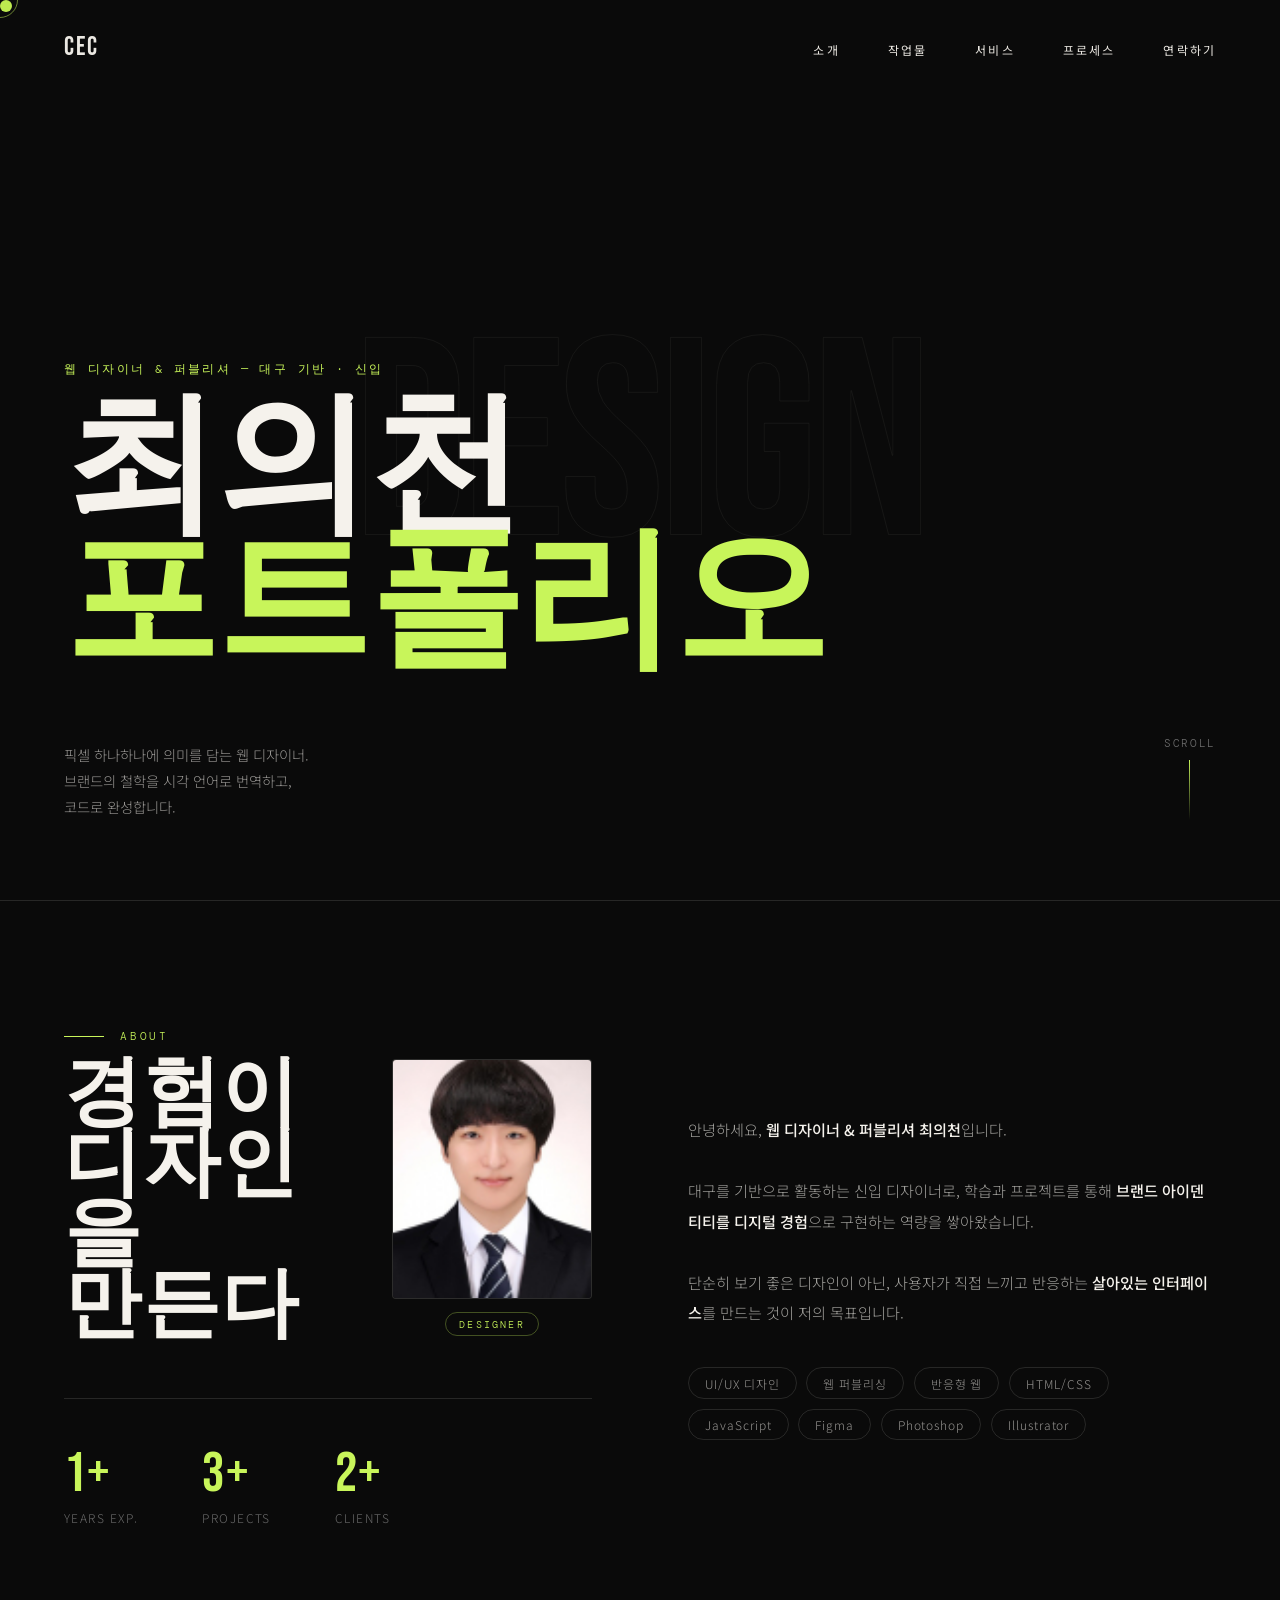
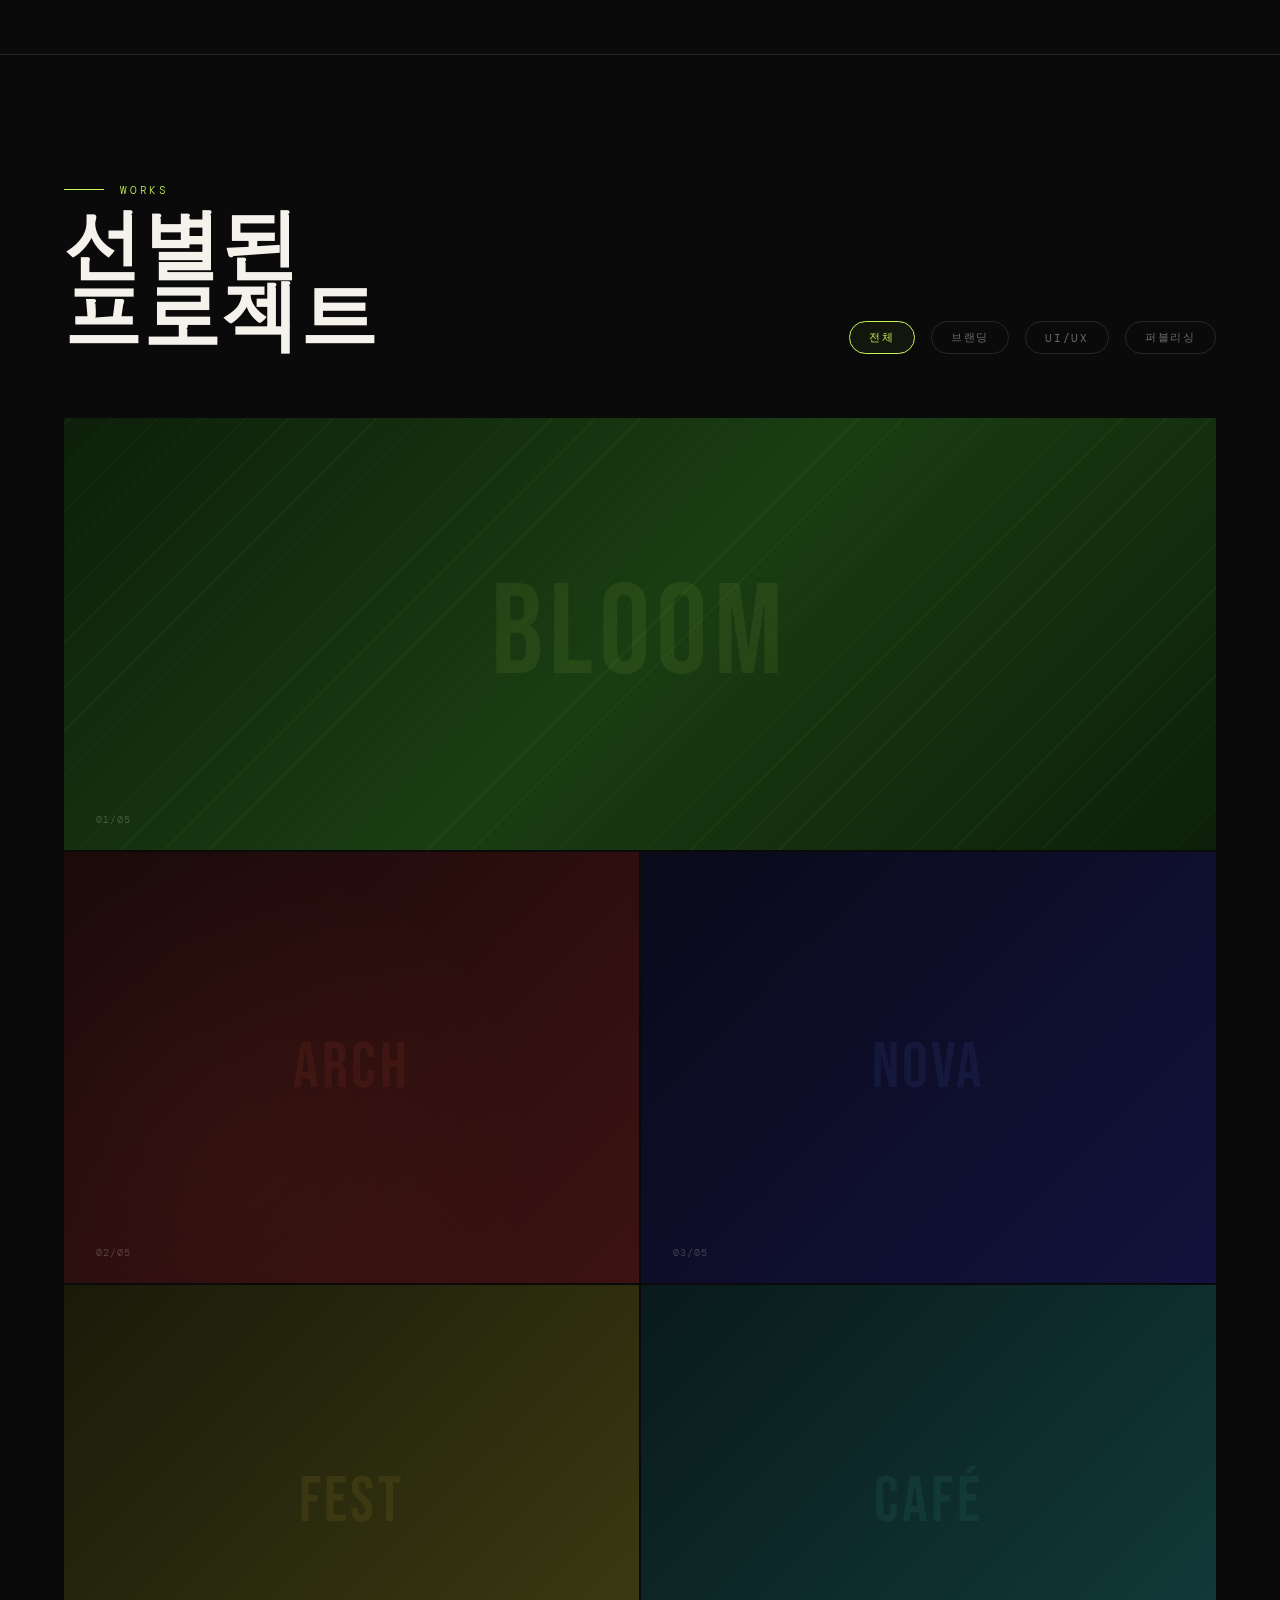
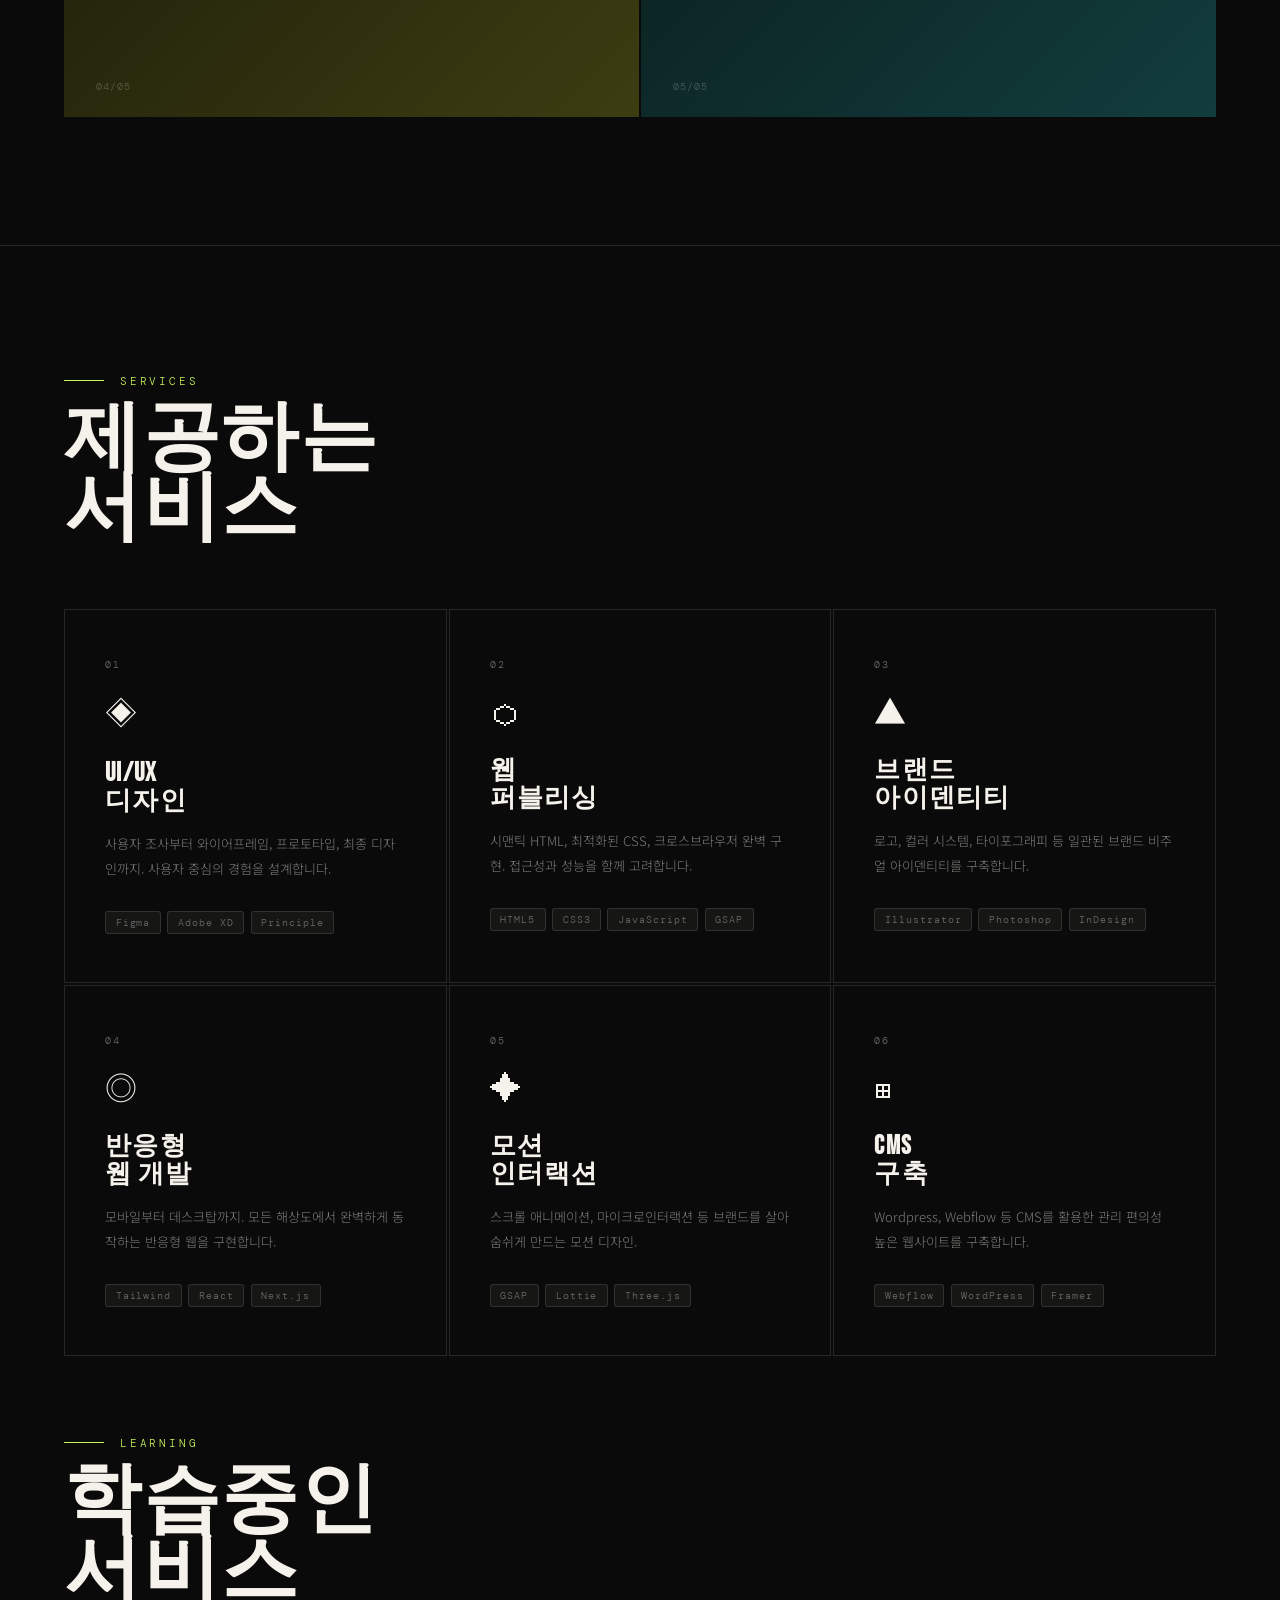
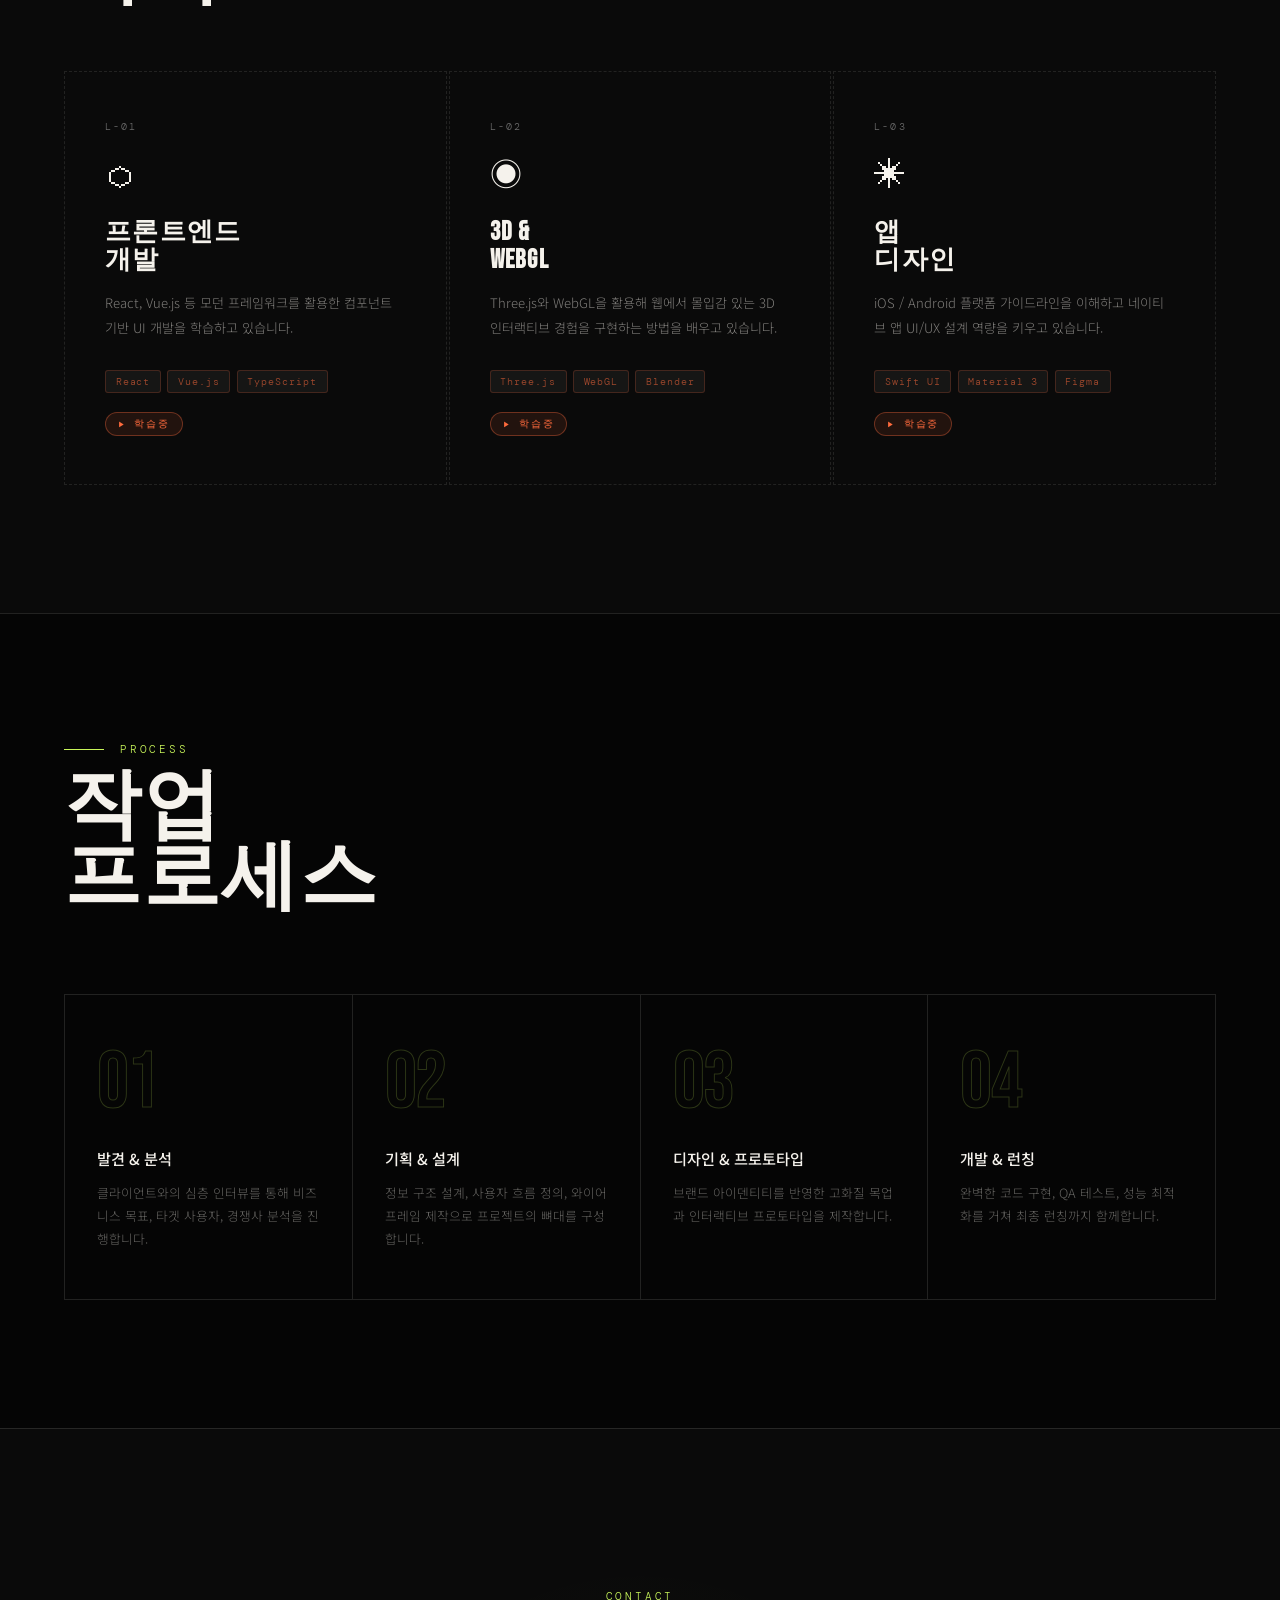
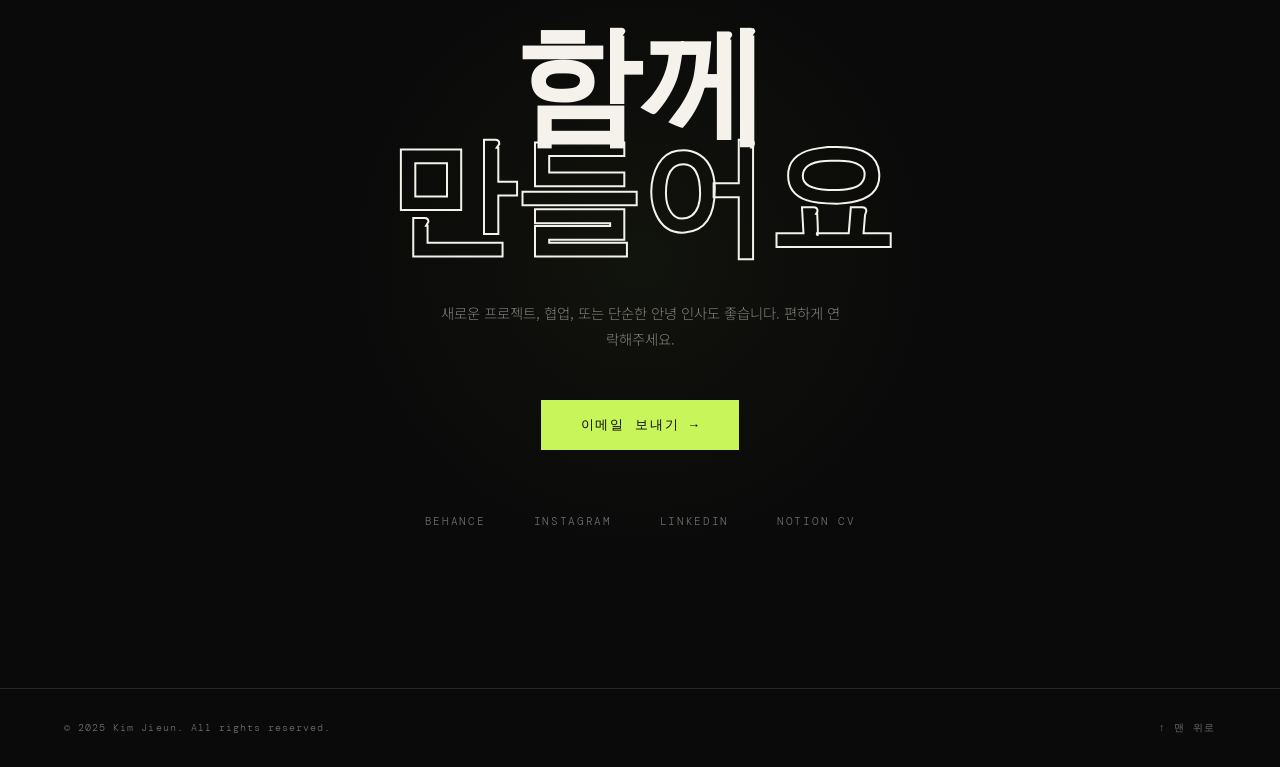
==== choieuicheon_portfolio.html @ ee8c1b35 "26.05.07" ====
<!DOCTYPE html>
<html lang="ko">
<head>
<meta charset="UTF-8">
<meta name="viewport" content="width=device-width, initial-scale=1.0">
<title>최의천 — 웹 디자이너 & 퍼블리셔</title>
<link rel="preconnect" href="https://fonts.googleapis.com">
<link rel="preconnect" href="https://fonts.gstatic.com" crossorigin>
<link href="https://fonts.googleapis.com/css2?family=Bebas+Neue&family=Noto+Sans+KR:wght@300;400;500;700&family=DM+Mono:ital@0;1&display=swap" rel="stylesheet">

<style>
  *, *::before, *::after { box-sizing: border-box; margin: 0; padding: 0; }

  :root {
    --black: #0a0a0a;
    --white: #f5f2ec;
    --accent: #c8f55a;
    --accent2: #ff6b3d;
    --muted: #6b6b6b;
    --border: rgba(245,242,236,0.12);
    --font-display: 'Bebas Neue', sans-serif;
    --font-body: 'Noto Sans KR', sans-serif;
    --font-mono: 'DM Mono', monospace;
  }

  html { scroll-behavior: smooth; }

  body {
    background: var(--black);
    color: var(--white);
    font-family: var(--font-body);
    font-weight: 300;
    overflow-x: hidden;
    cursor: none;
  }

  /* 커스텀 커서 */
  .cursor {
    width: 12px; height: 12px;
    background: var(--accent);
    border-radius: 50%;
    position: fixed;
    top: 0; left: 0;
    pointer-events: none;
    z-index: 9999;
    transition: transform 0.15s ease;
    mix-blend-mode: difference;
  }
  .cursor-follower {
    width: 36px; height: 36px;
    border: 1px solid var(--accent);
    border-radius: 50%;
    position: fixed;
    top: 0; left: 0;
    pointer-events: none;
    z-index: 9998;
    transition: transform 0.35s ease, width 0.3s, height 0.3s, opacity 0.3s;
    opacity: 0.5;
  }

  /* 네비게이션 */
  nav {
    position: fixed;
    top: 0; left: 0; right: 0;
    z-index: 100;
    padding: 2rem 4rem;
    display: flex;
    justify-content: space-between;
    align-items: center;
    mix-blend-mode: difference;
  }

  .nav-logo {
    font-family: var(--font-display);
    font-size: 1.6rem;
    letter-spacing: 0.08em;
    color: var(--white);
    text-decoration: none;
  }

  .nav-links {
    display: flex;
    gap: 3rem;
    list-style: none;
  }

  .nav-links a {
    font-size: 0.75rem;
    letter-spacing: 0.18em;
    text-transform: uppercase;
    color: var(--white);
    text-decoration: none;
    font-weight: 400;
    transition: color 0.3s;
    position: relative;
  }

  .nav-links a::after {
    content: '';
    position: absolute;
    bottom: -4px; left: 0;
    width: 0; height: 1px;
    background: var(--accent);
    transition: width 0.3s;
  }

  .nav-links a:hover::after { width: 100%; }

  /* 히어로 섹션 */
  #hero {
    min-height: 100vh;
    display: flex;
    flex-direction: column;
    justify-content: flex-end;
    padding: 0 4rem 5rem;
    position: relative;
    overflow: hidden;
  }

  .hero-bg-text {
    position: absolute;
    top: 50%;
    left: 50%;
    transform: translate(-50%, -50%);
    font-family: var(--font-display);
    font-size: 22vw;
    color: transparent;
    -webkit-text-stroke: 1px rgba(245,242,236,0.05);
    white-space: nowrap;
    pointer-events: none;
    user-select: none;
    letter-spacing: -0.02em;
  }

  .hero-tag {
    font-family: var(--font-mono);
    font-size: 0.75rem;
    color: var(--accent);
    letter-spacing: 0.2em;
    text-transform: uppercase;
    margin-bottom: 1.5rem;
    opacity: 0;
    animation: fadeUp 0.8s 0.3s forwards;
  }

  .hero-title {
    font-family: var(--font-display);
    font-size: clamp(5rem, 12vw, 11rem);
    line-height: 0.88;
    letter-spacing: -0.01em;
    opacity: 0;
    animation: fadeUp 0.8s 0.5s forwards;
  }

  .hero-title span {
    display: block;
    color: var(--accent);
  }

  .hero-bottom {
    display: flex;
    justify-content: space-between;
    align-items: flex-end;
    margin-top: 4rem;
    opacity: 0;
    animation: fadeUp 0.8s 0.8s forwards;
  }

  .hero-desc {
    max-width: 320px;
    font-size: 0.9rem;
    line-height: 1.8;
    color: rgba(245,242,236,0.6);
  }

  .hero-scroll {
    display: flex;
    flex-direction: column;
    align-items: center;
    gap: 0.6rem;
    font-family: var(--font-mono);
    font-size: 0.7rem;
    letter-spacing: 0.15em;
    color: var(--muted);
    text-transform: uppercase;
  }

  .scroll-line {
    width: 1px;
    height: 60px;
    background: linear-gradient(to bottom, var(--accent), transparent);
    animation: scrollDown 2s ease-in-out infinite;
  }

  @keyframes scrollDown {
    0% { transform: scaleY(0); transform-origin: top; }
    50% { transform: scaleY(1); transform-origin: top; }
    51% { transform: scaleY(1); transform-origin: bottom; }
    100% { transform: scaleY(0); transform-origin: bottom; }
  }

  @keyframes fadeUp {
    from { opacity: 0; transform: translateY(40px); }
    to { opacity: 1; transform: translateY(0); }
  }

  /* 섹션 공통 */
  section {
    padding: 8rem 4rem;
  }

  .section-label {
    font-family: var(--font-mono);
    font-size: 0.7rem;
    letter-spacing: 0.25em;
    text-transform: uppercase;
    color: var(--accent);
    margin-bottom: 1rem;
    display: flex;
    align-items: center;
    gap: 1rem;
  }

  .section-label::before {
    content: '';
    display: inline-block;
    width: 40px;
    height: 1px;
    background: var(--accent);
  }

  /* 어바웃 */
  #about {
    display: grid;
    grid-template-columns: 1fr 1fr;
    gap: 6rem;
    align-items: center;
    border-top: 1px solid var(--border);
  }

  .about-title {
    font-family: var(--font-display);
    font-size: clamp(3rem, 6vw, 5.5rem);
    line-height: 0.92;
    letter-spacing: 0.02em;
  }

  .about-body {
    font-size: 0.95rem;
    line-height: 2;
    color: rgba(245,242,236,0.65);
  }

  .about-body strong {
    color: var(--white);
    font-weight: 500;
  }

  .skill-tags {
    display: flex;
    flex-wrap: wrap;
    gap: 0.6rem;
    margin-top: 2.5rem;
  }

  .skill-tag {
    padding: 0.4rem 1rem;
    border: 1px solid var(--border);
    border-radius: 100px;
    font-size: 0.75rem;
    letter-spacing: 0.08em;
    color: rgba(245,242,236,0.6);
    transition: all 0.3s;
  }

  .skill-tag:hover {
    border-color: var(--accent);
    color: var(--accent);
    background: rgba(200,245,90,0.05);
  }

  /* 어바웃 - 타이틀 + 프로필 사진 행 */
  .about-title-row {
    display: flex;
    align-items: flex-start;
    gap: 3rem;
    margin-bottom: 3rem;
  }

  .about-title-row .about-title {
    flex: 1;
  }

  .about-profile {
    flex-shrink: 0;
    display: flex;
    flex-direction: column;
    align-items: center;
    gap: 0.8rem;
    position: relative;
  }

  .about-profile-img {
    width: 200px;
    height: 240px;
    border: 1px solid var(--border);
    border-radius: 4px;
    overflow: hidden;
    position: relative;
    background: rgba(245,242,236,0.03);
    cursor: pointer;
    transition: border-color 0.3s, box-shadow 0.3s;
  }

  .about-profile-img:hover {
    border-color: var(--accent);
    box-shadow: 0 0 0 1px var(--accent), 0 8px 32px rgba(200,245,90,0.1);
  }

  .about-profile-img img {
    width: 100%;
    height: 100%;
    object-fit: cover;
    display: none;
  }

  .about-profile-img img.loaded {
    display: block;
  }

  .about-profile-placeholder {
    position: absolute;
    inset: 0;
    display: flex;
    flex-direction: column;
    align-items: center;
    justify-content: center;
    gap: 0.8rem;
    transition: opacity 0.3s;
  }

  .about-profile-img img.loaded ~ .about-profile-placeholder {
    opacity: 0;
    pointer-events: none;
  }

  .profile-icon {
    font-size: 1.4rem;
    color: var(--muted);
    width: 48px;
    height: 48px;
    border: 1px dashed var(--muted);
    border-radius: 50%;
    display: flex;
    align-items: center;
    justify-content: center;
    transition: border-color 0.3s, color 0.3s;
  }

  .about-profile-img:hover .profile-icon {
    border-color: var(--accent);
    color: var(--accent);
  }

  .profile-hint {
    font-family: var(--font-mono);
    font-size: 0.62rem;
    color: var(--muted);
    text-align: center;
    line-height: 1.6;
    letter-spacing: 0.05em;
    transition: color 0.3s;
  }

  .about-profile-img:hover .profile-hint {
    color: rgba(200,245,90,0.7);
  }

  .about-profile-badge {
    font-family: var(--font-mono);
    font-size: 0.62rem;
    letter-spacing: 0.22em;
    color: var(--accent);
    border: 1px solid rgba(200,245,90,0.3);
    padding: 0.3rem 0.8rem;
    border-radius: 100px;
  }

  .profile-url-form {
    display: none;
    position: absolute;
    bottom: calc(100% + 0.5rem);
    left: 50%;
    transform: translateX(-50%);
    background: #1a1a1a;
    border: 1px solid var(--border);
    border-radius: 8px;
    padding: 0.8rem;
    width: 240px;
    z-index: 10;
    box-shadow: 0 8px 24px rgba(0,0,0,0.5);
  }

  .profile-url-form.open { display: flex; gap: 0.4rem; }

  .profile-url-input {
    flex: 1;
    background: rgba(245,242,236,0.05);
    border: 1px solid var(--border);
    border-radius: 4px;
    padding: 0.4rem 0.6rem;
    color: var(--white);
    font-family: var(--font-mono);
    font-size: 0.68rem;
    outline: none;
  }

  .profile-url-input:focus { border-color: var(--accent); }

  .profile-url-btn {
    background: var(--accent);
    color: var(--black);
    border: none;
    border-radius: 4px;
    padding: 0.4rem 0.7rem;
    font-size: 0.7rem;
    cursor: pointer;
    font-weight: 700;
  }

  /* 스탯 */
  .stats-row {
    display: flex;
    gap: 4rem;
    margin-top: 3.5rem;
    padding-top: 3rem;
    border-top: 1px solid var(--border);
  }

  .stat-item {}

  .stat-num {
    font-family: var(--font-display);
    font-size: 3.5rem;
    line-height: 1;
    color: var(--accent);
    letter-spacing: 0.02em;
  }

  .stat-label {
    font-size: 0.75rem;
    color: var(--muted);
    letter-spacing: 0.12em;
    text-transform: uppercase;
    margin-top: 0.4rem;
  }

  /* 포트폴리오 */
  #works { border-top: 1px solid var(--border); }

  .works-header {
    display: flex;
    justify-content: space-between;
    align-items: flex-end;
    margin-bottom: 4rem;
  }

  .works-title {
    font-family: var(--font-display);
    font-size: clamp(3rem, 6vw, 5rem);
    line-height: 0.92;
    letter-spacing: 0.02em;
  }

  .works-filter {
    display: flex;
    gap: 1rem;
  }

  .filter-btn {
    padding: 0.5rem 1.2rem;
    border: 1px solid var(--border);
    background: none;
    color: var(--muted);
    font-family: var(--font-mono);
    font-size: 0.7rem;
    letter-spacing: 0.15em;
    text-transform: uppercase;
    cursor: pointer;
    border-radius: 100px;
    transition: all 0.3s;
  }

  .filter-btn.active, .filter-btn:hover {
    border-color: var(--accent);
    color: var(--accent);
    background: rgba(200,245,90,0.05);
  }

  .works-grid {
    display: grid;
    grid-template-columns: 1fr 1fr;
    gap: 2px;
  }

  .work-card {
    position: relative;
    overflow: hidden;
    aspect-ratio: 4/3;
    background: #111;
    cursor: none;
  }

  .work-card:nth-child(1) { grid-column: span 2; aspect-ratio: 16/6; }

  .work-visual {
    width: 100%;
    height: 100%;
    transition: transform 0.7s cubic-bezier(0.25, 0.46, 0.45, 0.94);
    display: flex;
    align-items: center;
    justify-content: center;
    font-family: var(--font-display);
    font-size: 4rem;
    letter-spacing: 0.05em;
    color: rgba(255,255,255,0.05);
  }

  /* 각 프로젝트 배경 */
  .work-card:nth-child(1) .work-visual { background: linear-gradient(135deg, #0d1f0a 0%, #1a3d12 50%, #0d1f0a 100%); color: rgba(200,245,90,0.08); font-size: 8rem; }
  .work-card:nth-child(2) .work-visual { background: linear-gradient(135deg, #1a0a0a 0%, #3d1212 100%); color: rgba(255,107,61,0.08); }
  .work-card:nth-child(3) .work-visual { background: linear-gradient(135deg, #0a0a1a 0%, #12123d 100%); color: rgba(100,150,255,0.08); }
  .work-card:nth-child(4) .work-visual { background: linear-gradient(135deg, #1a1a0a 0%, #3d3d12 100%); color: rgba(255,220,80,0.08); }
  .work-card:nth-child(5) .work-visual { background: linear-gradient(135deg, #0a1a1a 0%, #123d3d 100%); color: rgba(80,220,200,0.08); }

  /* 실제 디자인 패턴 오버레이 */
  .work-card::before {
    content: '';
    position: absolute;
    inset: 0;
    z-index: 1;
    opacity: 0.15;
  }

  .work-card:nth-child(1)::before {
    background: repeating-linear-gradient(
      -45deg,
      transparent,
      transparent 30px,
      rgba(200,245,90,0.3) 30px,
      rgba(200,245,90,0.3) 31px
    );
  }

  .work-card:nth-child(2)::before {
    background: radial-gradient(circle at 30% 70%, rgba(255,107,61,0.3) 0%, transparent 60%);
  }

  .work-overlay {
    position: absolute;
    inset: 0;
    background: rgba(10,10,10,0.85);
    opacity: 0;
    transition: opacity 0.4s ease;
    display: flex;
    flex-direction: column;
    justify-content: flex-end;
    padding: 2.5rem;
    z-index: 2;
  }

  .work-card:hover .work-overlay { opacity: 1; }
  .work-card:hover .work-visual { transform: scale(1.04); }

  .work-category {
    font-family: var(--font-mono);
    font-size: 0.65rem;
    letter-spacing: 0.2em;
    text-transform: uppercase;
    color: var(--accent);
    margin-bottom: 0.6rem;
  }

  .work-name {
    font-family: var(--font-display);
    font-size: 2rem;
    letter-spacing: 0.05em;
    line-height: 1;
    margin-bottom: 0.8rem;
  }

  .work-desc {
    font-size: 0.8rem;
    color: rgba(245,242,236,0.6);
    line-height: 1.6;
    margin-bottom: 1.5rem;
  }

  .work-link {
    display: inline-flex;
    align-items: center;
    gap: 0.6rem;
    font-size: 0.75rem;
    letter-spacing: 0.15em;
    text-transform: uppercase;
    color: var(--accent);
    text-decoration: none;
    font-family: var(--font-mono);
  }

  .work-link::after {
    content: '→';
    transition: transform 0.3s;
  }

  .work-link:hover::after { transform: translateX(4px); }

  /* 항상 보이는 하단 정보 */
  .work-info {
    position: absolute;
    bottom: 1.5rem;
    left: 2rem;
    z-index: 1;
  }

  .work-num {
    font-family: var(--font-mono);
    font-size: 0.65rem;
    color: rgba(245,242,236,0.25);
    letter-spacing: 0.1em;
  }

  /* 서비스 */
  #services {
    border-top: 1px solid var(--border);
  }

  .services-title {
    font-family: var(--font-display);
    font-size: clamp(3rem, 6vw, 5rem);
    line-height: 0.92;
    margin-bottom: 4rem;
    letter-spacing: 0.02em;
  }

  .services-grid {
    display: grid;
    grid-template-columns: repeat(3, 1fr);
    gap: 2px;
  }

  .service-item {
    padding: 3rem 2.5rem;
    border: 1px solid var(--border);
    position: relative;
    overflow: hidden;
    transition: border-color 0.3s;
  }

  .service-item::before {
    content: '';
    position: absolute;
    bottom: 0; left: 0;
    width: 0;
    height: 2px;
    background: var(--accent);
    transition: width 0.5s cubic-bezier(0.25, 0.46, 0.45, 0.94);
  }

  .service-item:hover::before { width: 100%; }
  .service-item:hover { border-color: rgba(200,245,90,0.2); }

  /* 학습중 서비스 */
  .learning-grid {
    opacity: 0.85;
  }

  .learning-item {
    border-style: dashed !important;
    border-color: rgba(245,242,236,0.1) !important;
    position: relative;
  }

  .learning-item::before {
    background: var(--accent2) !important;
  }

  .learning-item:hover {
    border-color: rgba(255,107,61,0.3) !important;
    opacity: 1;
  }

  .learning-badge {
    display: inline-block;
    margin-top: 1.2rem;
    padding: 0.25rem 0.75rem;
    border-radius: 100px;
    background: rgba(255,107,61,0.1);
    border: 1px solid rgba(255,107,61,0.35);
    font-family: var(--font-mono);
    font-size: 0.6rem;
    letter-spacing: 0.18em;
    color: var(--accent2);
    text-transform: uppercase;
  }

  .learning-badge::before {
    content: '▶ ';
    font-size: 0.45rem;
    vertical-align: middle;
    margin-right: 2px;
    animation: blink 1.4s ease-in-out infinite;
  }

  @keyframes blink {
    0%, 100% { opacity: 1; }
    50% { opacity: 0.2; }
  }

  .learning-pill {
    border-color: rgba(255,107,61,0.2) !important;
    color: rgba(255,107,61,0.6) !important;
  }

  .learning-pill:hover {
    border-color: var(--accent2) !important;
    color: var(--accent2) !important;
    background: rgba(255,107,61,0.05) !important;
  }

  .service-icon {
    font-size: 2rem;
    margin-bottom: 1.5rem;
    display: block;
  }

  .service-num {
    font-family: var(--font-mono);
    font-size: 0.65rem;
    color: var(--muted);
    letter-spacing: 0.2em;
    margin-bottom: 1rem;
    display: block;
  }

  .service-name {
    font-family: var(--font-display);
    font-size: 1.6rem;
    letter-spacing: 0.05em;
    margin-bottom: 1rem;
    line-height: 1.1;
  }

  .service-desc {
    font-size: 0.82rem;
    line-height: 1.9;
    color: rgba(245,242,236,0.5);
  }

  .service-tools {
    display: flex;
    flex-wrap: wrap;
    gap: 0.4rem;
    margin-top: 1.8rem;
  }

  .tool-pill {
    font-family: var(--font-mono);
    font-size: 0.6rem;
    letter-spacing: 0.1em;
    padding: 0.25rem 0.6rem;
    background: rgba(245,242,236,0.05);
    border: 1px solid var(--border);
    border-radius: 3px;
    color: var(--muted);
  }

  /* 프로세스 */
  #process {
    border-top: 1px solid var(--border);
    background: #050505;
  }

  .process-title {
    font-family: var(--font-display);
    font-size: clamp(3rem, 6vw, 5rem);
    margin-bottom: 5rem;
    letter-spacing: 0.02em;
    line-height: 0.92;
  }

  .process-steps {
    display: grid;
    grid-template-columns: repeat(4, 1fr);
    gap: 0;
    border: 1px solid var(--border);
    border-right: none;
  }

  .process-step {
    padding: 3rem 2rem;
    border-right: 1px solid var(--border);
    position: relative;
  }

  .process-step-num {
    font-family: var(--font-display);
    font-size: 5rem;
    color: transparent;
    -webkit-text-stroke: 1px rgba(200,245,90,0.2);
    line-height: 1;
    margin-bottom: 1.5rem;
    letter-spacing: -0.02em;
  }

  .process-step-name {
    font-size: 0.95rem;
    font-weight: 500;
    margin-bottom: 0.8rem;
    color: var(--white);
  }

  .process-step-desc {
    font-size: 0.8rem;
    line-height: 1.8;
    color: rgba(245,242,236,0.4);
  }

  /* 컨택트 */
  #contact {
    border-top: 1px solid var(--border);
    text-align: center;
    padding: 10rem 4rem;
    position: relative;
    overflow: hidden;
  }

  .contact-bg {
    position: absolute;
    top: 50%; left: 50%;
    transform: translate(-50%, -50%);
    width: 600px; height: 600px;
    background: radial-gradient(circle, rgba(200,245,90,0.04) 0%, transparent 70%);
    pointer-events: none;
  }

  .contact-label {
    font-family: var(--font-mono);
    font-size: 0.7rem;
    letter-spacing: 0.25em;
    text-transform: uppercase;
    color: var(--accent);
    margin-bottom: 2rem;
  }

  .contact-title {
    font-family: var(--font-display);
    font-size: clamp(4rem, 10vw, 8rem);
    line-height: 0.88;
    letter-spacing: -0.01em;
    margin-bottom: 2.5rem;
  }

  .contact-title em {
    font-style: normal;
    -webkit-text-stroke: 2px var(--white);
    color: transparent;
  }

  .contact-sub {
    font-size: 0.9rem;
    color: rgba(245,242,236,0.5);
    line-height: 1.8;
    max-width: 400px;
    margin: 0 auto 3rem;
  }

  .contact-btn {
    display: inline-flex;
    align-items: center;
    gap: 0.8rem;
    padding: 1rem 2.5rem;
    background: var(--accent);
    color: var(--black);
    text-decoration: none;
    font-family: var(--font-mono);
    font-size: 0.8rem;
    letter-spacing: 0.15em;
    text-transform: uppercase;
    font-weight: 500;
    transition: all 0.3s;
    position: relative;
    overflow: hidden;
  }

  .contact-btn::before {
    content: '';
    position: absolute;
    inset: 0;
    background: var(--accent2);
    transform: translateX(-100%);
    transition: transform 0.4s cubic-bezier(0.25, 0.46, 0.45, 0.94);
  }

  .contact-btn:hover::before { transform: translateX(0); }

  .contact-btn span { position: relative; z-index: 1; }

  .contact-links {
    display: flex;
    justify-content: center;
    gap: 3rem;
    margin-top: 4rem;
  }

  .contact-link {
    font-family: var(--font-mono);
    font-size: 0.7rem;
    letter-spacing: 0.15em;
    text-transform: uppercase;
    color: var(--muted);
    text-decoration: none;
    transition: color 0.3s;
  }

  .contact-link:hover { color: var(--accent); }

  /* 푸터 */
  footer {
    border-top: 1px solid var(--border);
    padding: 2rem 4rem;
    display: flex;
    justify-content: space-between;
    align-items: center;
  }

  .footer-copy {
    font-family: var(--font-mono);
    font-size: 0.65rem;
    color: var(--muted);
    letter-spacing: 0.1em;
  }

  .footer-back {
    font-family: var(--font-mono);
    font-size: 0.65rem;
    letter-spacing: 0.15em;
    text-transform: uppercase;
    color: var(--muted);
    text-decoration: none;
    transition: color 0.3s;
  }

  .footer-back:hover { color: var(--accent); }

  /* 스크롤 애니메이션 */
  .reveal {
    opacity: 0;
    transform: translateY(30px);
    transition: opacity 0.8s ease, transform 0.8s ease;
  }

  .reveal.visible {
    opacity: 1;
    transform: translateY(0);
  }

  /* 반응형 */
  @media (max-width: 900px) {
    nav { padding: 1.5rem 2rem; }
    .nav-links { display: none; }
    #hero { padding: 0 2rem 4rem; }
    section { padding: 5rem 2rem; }
    #about { grid-template-columns: 1fr; gap: 3rem; }
    .works-grid { grid-template-columns: 1fr; }
    .work-card:nth-child(1) { grid-column: span 1; aspect-ratio: 4/3; }
    .services-grid { grid-template-columns: 1fr; }
    .process-steps { grid-template-columns: 1fr 1fr; }
    footer { padding: 1.5rem 2rem; flex-direction: column; gap: 1rem; }
    .works-header { flex-direction: column; align-items: flex-start; gap: 2rem; }
  }
</style>
</head>
<body>

<div class="cursor" id="cursor"></div>
<div class="cursor-follower" id="cursorFollower"></div>

<!-- 네비게이션 -->
<nav>
  <a href="#hero" class="nav-logo">CEC</a>
  <ul class="nav-links">
    <li><a href="#about">소개</a></li>
    <li><a href="#works">작업물</a></li>
    <li><a href="#services">서비스</a></li>
    <li><a href="#process">프로세스</a></li>
    <li><a href="#contact">연락하기</a></li>
  </ul>
</nav>

<!-- 히어로 -->
<section id="hero">
  <div class="hero-bg-text" aria-hidden="true">DESIGN</div>
  <div class="hero-tag">웹 디자이너 & 퍼블리셔 — 대구 기반 · 신입</div>
  <h1 class="hero-title">
    최의천<br>
    <span>포트폴리오</span>
  </h1>
  <div class="hero-bottom">
    <p class="hero-desc">
      픽셀 하나하나에 의미를 담는 웹 디자이너.<br>
      브랜드의 철학을 시각 언어로 번역하고,<br>
      코드로 완성합니다.
    </p>
    <div class="hero-scroll">
      <span>Scroll</span>
      <div class="scroll-line"></div>
    </div>
  </div>
</section>

<!-- 어바웃 -->
<section id="about">
  <div>
    <div class="section-label">About</div>
    <div class="about-title-row">
      <h2 class="about-title reveal">경험이<br>디자인을<br>만든다</h2>
      <div class="about-profile reveal">
        <div class="about-profile-img">
          <img src="[data-uri]" alt="프로필 사진" id="profileImg" class="loaded" />
          <div class="about-profile-placeholder">
            <span class="profile-icon">＋</span>
            <span class="profile-hint">사진을 업로드하거나<br>URL을 입력하세요</span>
          </div>
        </div>
        <div class="about-profile-badge">DESIGNER</div>
        <div class="profile-url-form" id="profileUrlForm">
          <input class="profile-url-input" id="profileUrlInput" type="text" placeholder="이미지 URL 입력" />
          <button class="profile-url-btn" id="profileUrlBtn">↵</button>
        </div>
      </div>
    </div>
    <div class="stats-row reveal">
      <div class="stat-item">
        <div class="stat-num">1+</div>
        <div class="stat-label">Years Exp.</div>
      </div>
      <div class="stat-item">
        <div class="stat-num">3+</div>
        <div class="stat-label">Projects</div>
      </div>
      <div class="stat-item">
        <div class="stat-num">2+</div>
        <div class="stat-label">Clients</div>
      </div>
    </div>
  </div>
  <div class="reveal">
    <p class="about-body">
      안녕하세요, <strong>웹 디자이너 & 퍼블리셔 최의천</strong>입니다.<br><br>
      대구를 기반으로 활동하는 신입 디자이너로, 학습과 프로젝트를 통해
      <strong>브랜드 아이덴티티를 디지털 경험</strong>으로 구현하는 역량을 쌓아왔습니다.<br><br>
      단순히 보기 좋은 디자인이 아닌, 사용자가 직접 느끼고 반응하는
      <strong>살아있는 인터페이스</strong>를 만드는 것이 저의 목표입니다.
    </p>
    <div class="skill-tags">
      <span class="skill-tag">UI/UX 디자인</span>
      <span class="skill-tag">웹 퍼블리싱</span>
      <span class="skill-tag">반응형 웹</span>
      <span class="skill-tag">HTML/CSS</span>
      <span class="skill-tag">JavaScript</span>
      <span class="skill-tag">Figma</span>
      <span class="skill-tag">Photoshop</span>
      <span class="skill-tag">Illustrator</span>
    </div>
  </div>
</section>

<!-- 작업물 -->
<section id="works">
  <div class="works-header reveal">
    <div>
      <div class="section-label">Works</div>
      <h2 class="works-title">선별된<br>프로젝트</h2>
    </div>
    <div class="works-filter">
      <button class="filter-btn active">전체</button>
      <button class="filter-btn">브랜딩</button>
      <button class="filter-btn">UI/UX</button>
      <button class="filter-btn">퍼블리싱</button>
    </div>
  </div>

  <div class="works-grid reveal">
    <div class="work-card">
      <div class="work-visual">BLOOM</div>
      <div class="work-info"><div class="work-num">01/05</div></div>
      <div class="work-overlay">
        <div class="work-category">브랜딩 · UI/UX</div>
        <div class="work-name">Bloom Beauty</div>
        <p class="work-desc">국내 뷰티 스타트업의 전체 브랜드 리뉴얼. 미니멀한 감성으로 새로운 디지털 정체성을 구축했습니다.</p>
        <a href="#" class="work-link">자세히 보기</a>
      </div>
    </div>

    <div class="work-card">
      <div class="work-visual">ARCH</div>
      <div class="work-info"><div class="work-num">02/05</div></div>
      <div class="work-overlay">
        <div class="work-category">웹 퍼블리싱</div>
        <div class="work-name">Arch Studio</div>
        <p class="work-desc">건축사무소 공식 사이트. 3D 시각화와 부드러운 스크롤 인터랙션이 특징입니다.</p>
        <a href="#" class="work-link">자세히 보기</a>
      </div>
    </div>

    <div class="work-card">
      <div class="work-visual">NOVA</div>
      <div class="work-info"><div class="work-num">03/05</div></div>
      <div class="work-overlay">
        <div class="work-category">UI/UX · 대시보드</div>
        <div class="work-name">Nova Analytics</div>
        <p class="work-desc">SaaS 플랫폼 대시보드 UI/UX 개선 프로젝트. 데이터 시각화와 사용성을 중심으로 설계했습니다.</p>
        <a href="#" class="work-link">자세히 보기</a>
      </div>
    </div>

    <div class="work-card">
      <div class="work-visual">FEST</div>
      <div class="work-info"><div class="work-num">04/05</div></div>
      <div class="work-overlay">
        <div class="work-category">이벤트 · 랜딩페이지</div>
        <div class="work-name">Festiva 2025</div>
        <p class="work-desc">음악 페스티벌 공식 웹사이트. 역동적인 애니메이션과 티켓팅 UX를 설계했습니다.</p>
        <a href="#" class="work-link">자세히 보기</a>
      </div>
    </div>

    <div class="work-card">
      <div class="work-visual">CAFÉ</div>
      <div class="work-info"><div class="work-num">05/05</div></div>
      <div class="work-overlay">
        <div class="work-category">F&B · 반응형 웹</div>
        <div class="work-name">Grain Coffee</div>
        <p class="work-desc">스페셜티 카페 브랜드 웹사이트. 따뜻한 색감과 감성적인 타이포그래피로 브랜드를 표현했습니다.</p>
        <a href="#" class="work-link">자세히 보기</a>
      </div>
    </div>
  </div>
</section>

<!-- 서비스 -->
<section id="services">
  <div class="section-label reveal">Services</div>
  <h2 class="services-title reveal">제공하는<br>서비스</h2>
  <div class="services-grid reveal">
    <div class="service-item">
      <span class="service-num">01</span>
      <span class="service-icon">◈</span>
      <h3 class="service-name">UI/UX<br>디자인</h3>
      <p class="service-desc">사용자 조사부터 와이어프레임, 프로토타입, 최종 디자인까지. 사용자 중심의 경험을 설계합니다.</p>
      <div class="service-tools">
        <span class="tool-pill">Figma</span>
        <span class="tool-pill">Adobe XD</span>
        <span class="tool-pill">Principle</span>
      </div>
    </div>
    <div class="service-item">
      <span class="service-num">02</span>
      <span class="service-icon">⬡</span>
      <h3 class="service-name">웹<br>퍼블리싱</h3>
      <p class="service-desc">시맨틱 HTML, 최적화된 CSS, 크로스브라우저 완벽 구현. 접근성과 성능을 함께 고려합니다.</p>
      <div class="service-tools">
        <span class="tool-pill">HTML5</span>
        <span class="tool-pill">CSS3</span>
        <span class="tool-pill">JavaScript</span>
        <span class="tool-pill">GSAP</span>
      </div>
    </div>
    <div class="service-item">
      <span class="service-num">03</span>
      <span class="service-icon">▲</span>
      <h3 class="service-name">브랜드<br>아이덴티티</h3>
      <p class="service-desc">로고, 컬러 시스템, 타이포그래피 등 일관된 브랜드 비주얼 아이덴티티를 구축합니다.</p>
      <div class="service-tools">
        <span class="tool-pill">Illustrator</span>
        <span class="tool-pill">Photoshop</span>
        <span class="tool-pill">InDesign</span>
      </div>
    </div>
    <div class="service-item">
      <span class="service-num">04</span>
      <span class="service-icon">◎</span>
      <h3 class="service-name">반응형<br>웹 개발</h3>
      <p class="service-desc">모바일부터 데스크탑까지. 모든 해상도에서 완벽하게 동작하는 반응형 웹을 구현합니다.</p>
      <div class="service-tools">
        <span class="tool-pill">Tailwind</span>
        <span class="tool-pill">React</span>
        <span class="tool-pill">Next.js</span>
      </div>
    </div>
    <div class="service-item">
      <span class="service-num">05</span>
      <span class="service-icon">✦</span>
      <h3 class="service-name">모션<br>인터랙션</h3>
      <p class="service-desc">스크롤 애니메이션, 마이크로인터랙션 등 브랜드를 살아 숨쉬게 만드는 모션 디자인.</p>
      <div class="service-tools">
        <span class="tool-pill">GSAP</span>
        <span class="tool-pill">Lottie</span>
        <span class="tool-pill">Three.js</span>
      </div>
    </div>
    <div class="service-item">
      <span class="service-num">06</span>
      <span class="service-icon">⊞</span>
      <h3 class="service-name">CMS<br>구축</h3>
      <p class="service-desc">Wordpress, Webflow 등 CMS를 활용한 관리 편의성 높은 웹사이트를 구축합니다.</p>
      <div class="service-tools">
        <span class="tool-pill">Webflow</span>
        <span class="tool-pill">WordPress</span>
        <span class="tool-pill">Framer</span>
      </div>
    </div>
  </div>

  <!-- 학습중인 서비스 -->
  <div class="section-label reveal" style="margin-top: 5rem;">Learning</div>
  <h2 class="services-title reveal">학습중인<br>서비스</h2>
  <div class="services-grid reveal learning-grid">
    <div class="service-item learning-item">
      <span class="service-num">L-01</span>
      <span class="service-icon">⬡</span>
      <h3 class="service-name">프론트엔드<br>개발</h3>
      <p class="service-desc">React, Vue.js 등 모던 프레임워크를 활용한 컴포넌트 기반 UI 개발을 학습하고 있습니다.</p>
      <div class="service-tools">
        <span class="tool-pill learning-pill">React</span>
        <span class="tool-pill learning-pill">Vue.js</span>
        <span class="tool-pill learning-pill">TypeScript</span>
      </div>
      <span class="learning-badge">학습중</span>
    </div>
    <div class="service-item learning-item">
      <span class="service-num">L-02</span>
      <span class="service-icon">◉</span>
      <h3 class="service-name">3D &<br>WebGL</h3>
      <p class="service-desc">Three.js와 WebGL을 활용해 웹에서 몰입감 있는 3D 인터랙티브 경험을 구현하는 방법을 배우고 있습니다.</p>
      <div class="service-tools">
        <span class="tool-pill learning-pill">Three.js</span>
        <span class="tool-pill learning-pill">WebGL</span>
        <span class="tool-pill learning-pill">Blender</span>
      </div>
      <span class="learning-badge">학습중</span>
    </div>
    <div class="service-item learning-item">
      <span class="service-num">L-03</span>
      <span class="service-icon">✳</span>
      <h3 class="service-name">앱<br>디자인</h3>
      <p class="service-desc">iOS / Android 플랫폼 가이드라인을 이해하고 네이티브 앱 UI/UX 설계 역량을 키우고 있습니다.</p>
      <div class="service-tools">
        <span class="tool-pill learning-pill">Swift UI</span>
        <span class="tool-pill learning-pill">Material 3</span>
        <span class="tool-pill learning-pill">Figma</span>
      </div>
      <span class="learning-badge">학습중</span>
    </div>
  </div>
</section>

<!-- 프로세스 -->
<section id="process">
  <div class="section-label reveal">Process</div>
  <h2 class="process-title reveal">작업<br>프로세스</h2>
  <div class="process-steps reveal">
    <div class="process-step">
      <div class="process-step-num">01</div>
      <h3 class="process-step-name">발견 & 분석</h3>
      <p class="process-step-desc">클라이언트와의 심층 인터뷰를 통해 비즈니스 목표, 타겟 사용자, 경쟁사 분석을 진행합니다.</p>
    </div>
    <div class="process-step">
      <div class="process-step-num">02</div>
      <h3 class="process-step-name">기획 & 설계</h3>
      <p class="process-step-desc">정보 구조 설계, 사용자 흐름 정의, 와이어프레임 제작으로 프로젝트의 뼈대를 구성합니다.</p>
    </div>
    <div class="process-step">
      <div class="process-step-num">03</div>
      <h3 class="process-step-name">디자인 & 프로토타입</h3>
      <p class="process-step-desc">브랜드 아이덴티티를 반영한 고화질 목업과 인터랙티브 프로토타입을 제작합니다.</p>
    </div>
    <div class="process-step">
      <div class="process-step-num">04</div>
      <h3 class="process-step-name">개발 & 런칭</h3>
      <p class="process-step-desc">완벽한 코드 구현, QA 테스트, 성능 최적화를 거쳐 최종 런칭까지 함께합니다.</p>
    </div>
  </div>
</section>

<!-- 컨택트 -->
<section id="contact">
  <div class="contact-bg" aria-hidden="true"></div>
  <div class="contact-label">Contact</div>
  <h2 class="contact-title reveal">
    함께<br><em>만들어요</em>
  </h2>
  <p class="contact-sub reveal">새로운 프로젝트, 협업, 또는 단순한 안녕 인사도 좋습니다. 편하게 연락해주세요.</p>
  <a href="mailto:hello@kimjieun.com" class="contact-btn reveal">
    <span>이메일 보내기 →</span>
  </a>
  <div class="contact-links reveal">
    <a href="#" class="contact-link">Behance</a>
    <a href="#" class="contact-link">Instagram</a>
    <a href="#" class="contact-link">LinkedIn</a>
    <a href="#" class="contact-link">Notion CV</a>
  </div>
</section>

<footer>
  <span class="footer-copy">© 2025 Kim Jieun. All rights reserved.</span>
  <a href="#hero" class="footer-back">↑ 맨 위로</a>
</footer>

<script>
  // 커스텀 커서
  const cursor = document.getElementById('cursor');
  const follower = document.getElementById('cursorFollower');
  let mx = 0, my = 0, fx = 0, fy = 0;

  document.addEventListener('mousemove', e => {
    mx = e.clientX; my = e.clientY;
    cursor.style.transform = `translate(${mx - 6}px, ${my - 6}px)`;
  });

  function animateFollower() {
    fx += (mx - fx - 18) * 0.12;
    fy += (my - fy - 18) * 0.12;
    follower.style.transform = `translate(${fx}px, ${fy}px)`;
    requestAnimationFrame(animateFollower);
  }
  animateFollower();

  document.querySelectorAll('a, button, .work-card').forEach(el => {
    el.addEventListener('mouseenter', () => {
      cursor.style.transform += ' scale(2)';
      follower.style.width = '60px';
      follower.style.height = '60px';
    });
    el.addEventListener('mouseleave', () => {
      follower.style.width = '36px';
      follower.style.height = '36px';
    });
  });

  // 스크롤 reveal
  const reveals = document.querySelectorAll('.reveal');
  const observer = new IntersectionObserver(entries => {
    entries.forEach(entry => {
      if (entry.isIntersecting) {
        entry.target.classList.add('visible');
      }
    });
  }, { threshold: 0.1 });
  reveals.forEach(el => observer.observe(el));

  // 필터 버튼
  document.querySelectorAll('.filter-btn').forEach(btn => {
    btn.addEventListener('click', () => {
      document.querySelectorAll('.filter-btn').forEach(b => b.classList.remove('active'));
      btn.classList.add('active');
    });
  });

  // 프로필 사진 인터랙션
  const profileImgBox = document.querySelector('.about-profile-img');
  const profileImg = document.getElementById('profileImg');
  const profileUrlForm = document.getElementById('profileUrlForm');
  const profileUrlInput = document.getElementById('profileUrlInput');
  const profileUrlBtn = document.getElementById('profileUrlBtn');

  profileImgBox.addEventListener('click', (e) => {
    if (!profileUrlForm.contains(e.target)) {
      profileUrlForm.classList.toggle('open');
      if (profileUrlForm.classList.contains('open')) profileUrlInput.focus();
    }
  });

  function applyProfileUrl() {
    const url = profileUrlInput.value.trim();
    if (!url) return;
    profileImg.onload = null;
    profileImg.onerror = null;
    profileImg.classList.remove('loaded');
    profileImg.onload = () => {
      profileImg.classList.add('loaded');
      profileUrlForm.classList.remove('open');
    };
    profileImg.onerror = () => {
      profileImg.classList.remove('loaded');
      profileUrlInput.style.borderColor = 'var(--accent2)';
      setTimeout(() => profileUrlInput.style.borderColor = '', 1500);
    };
    profileImg.src = url;
  }

  profileUrlBtn.addEventListener('click', applyProfileUrl);
  profileUrlInput.addEventListener('keydown', e => { if (e.key === 'Enter') applyProfileUrl(); });

  document.addEventListener('click', e => {
    if (!e.target.closest('.about-profile')) {
      profileUrlForm.classList.remove('open');
    }
  });
  window.addEventListener('scroll', () => {
    const nav = document.querySelector('nav');
    if (window.scrollY > 50) {
      nav.style.mixBlendMode = 'normal';
      nav.style.background = 'rgba(10,10,10,0.9)';
      nav.style.backdropFilter = 'blur(10px)';
    } else {
      nav.style.mixBlendMode = 'difference';
      nav.style.background = 'transparent';
      nav.style.backdropFilter = 'none';
    }
  });
</script>
</body>
</html>
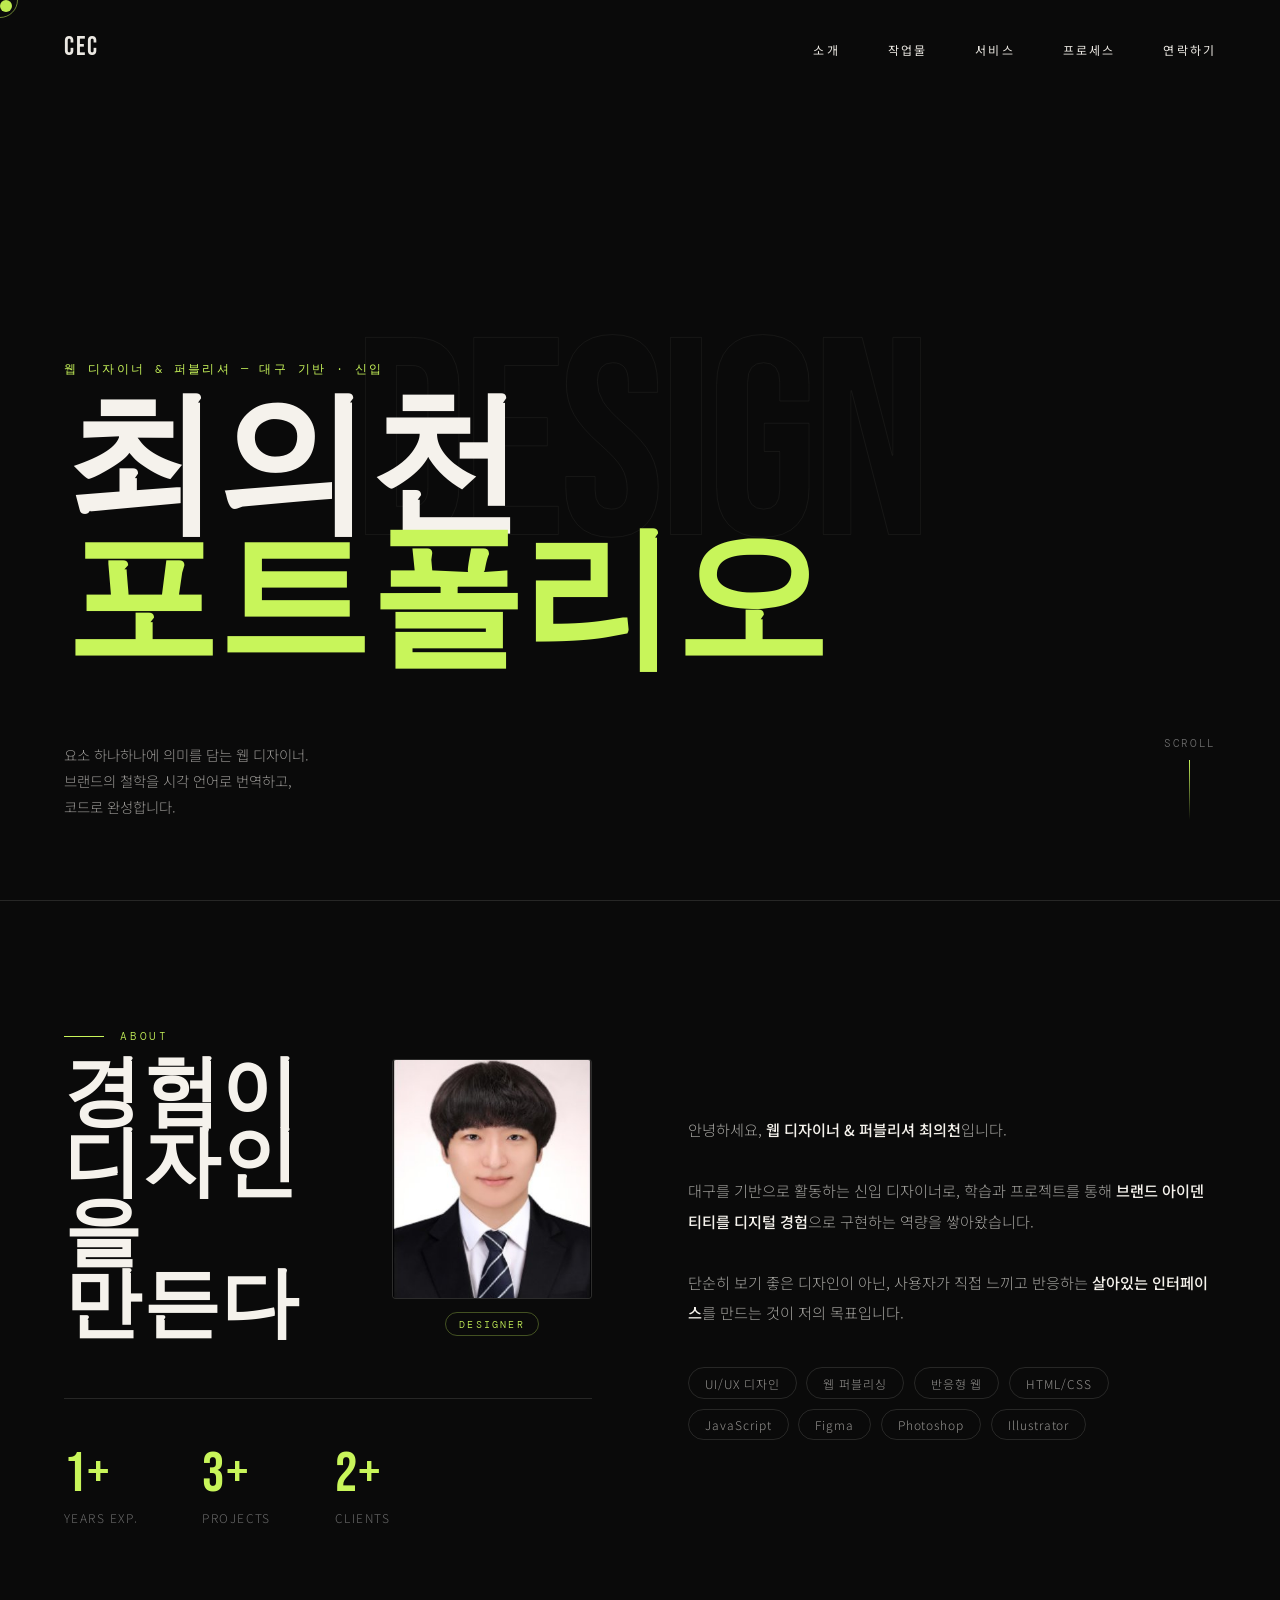
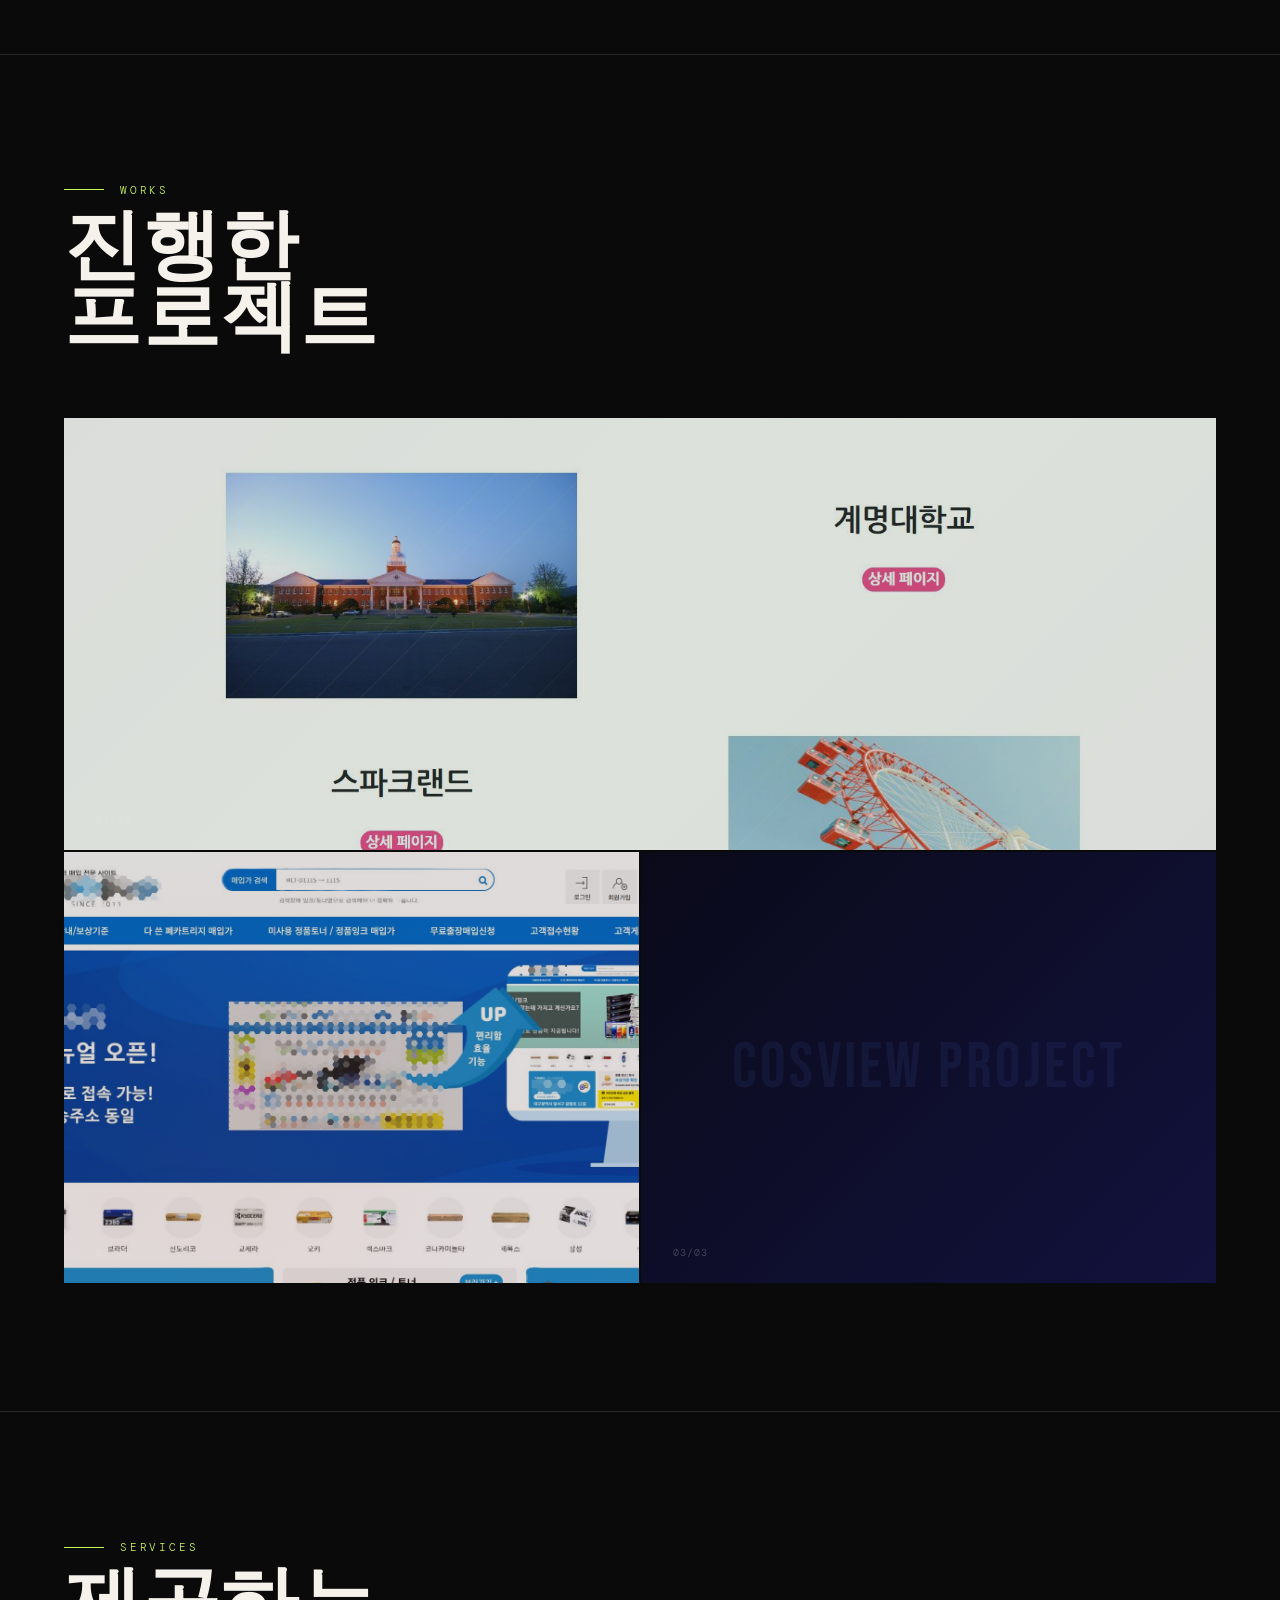
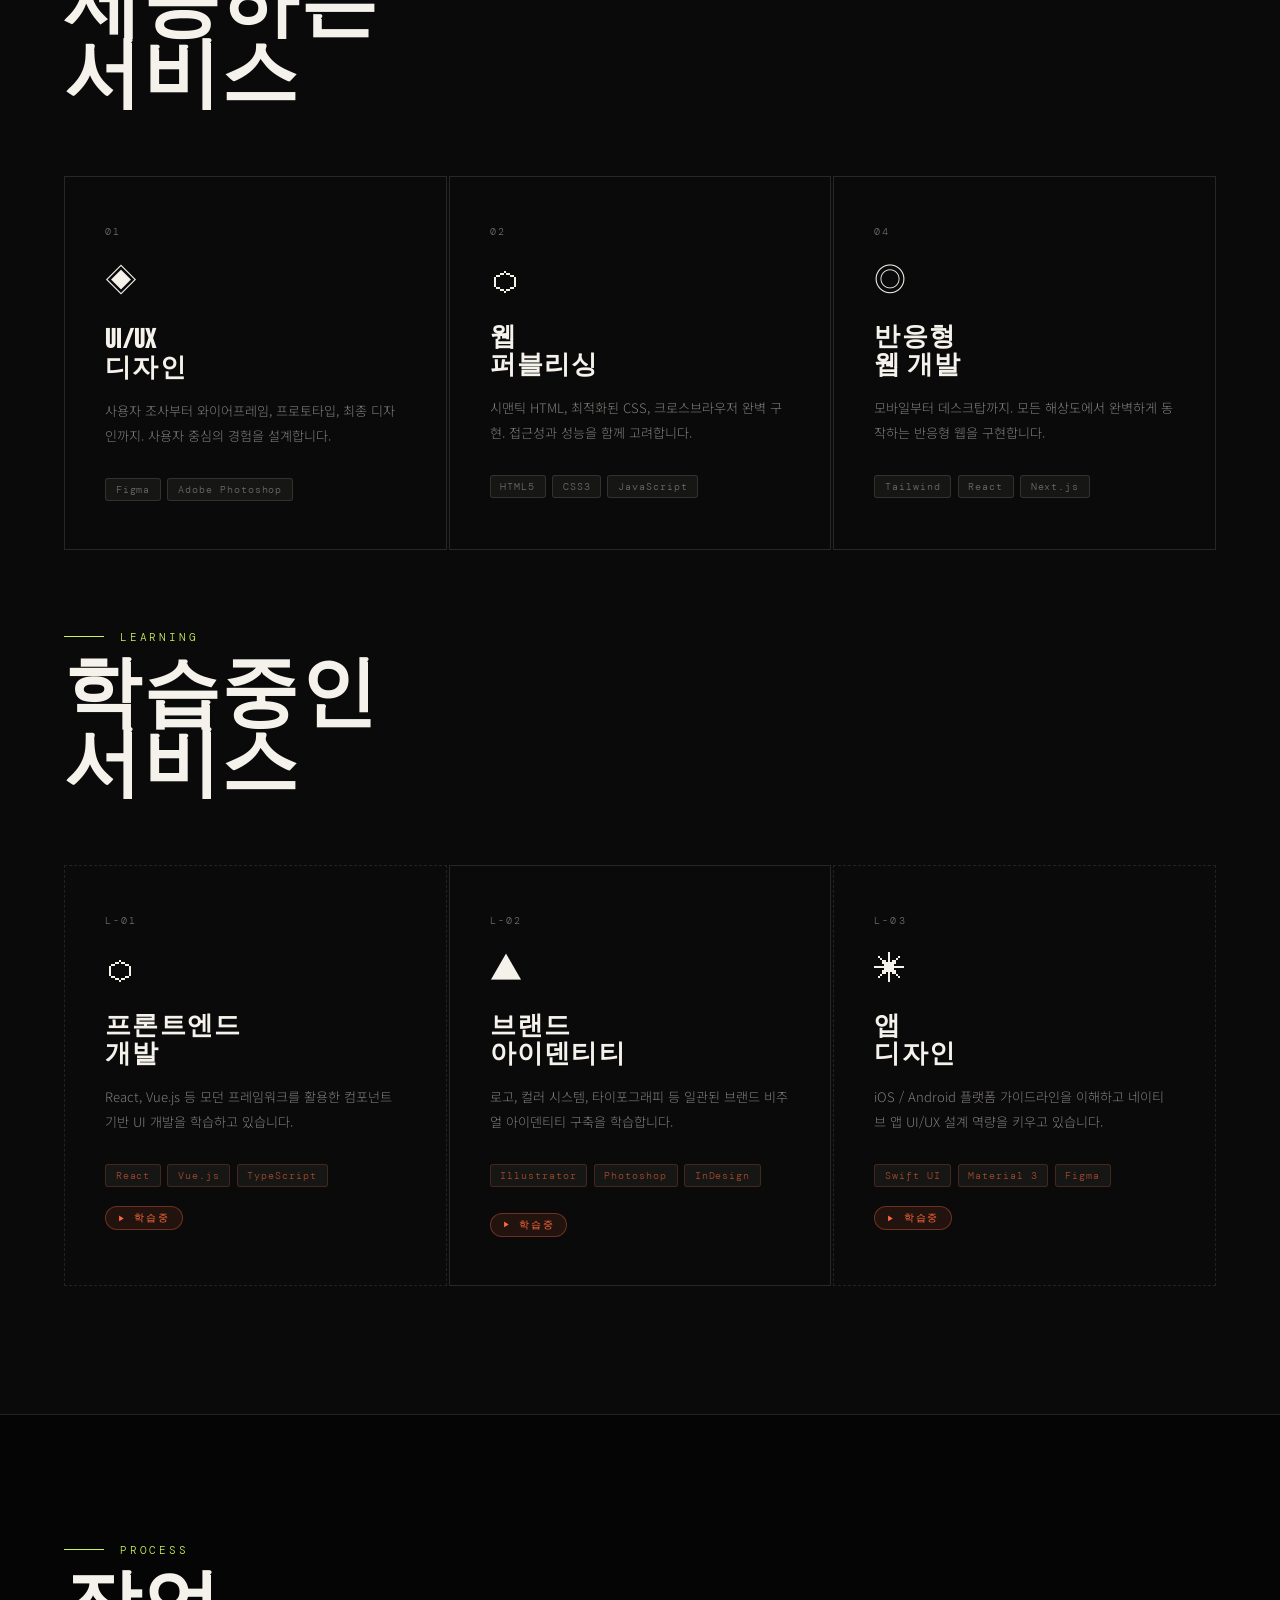
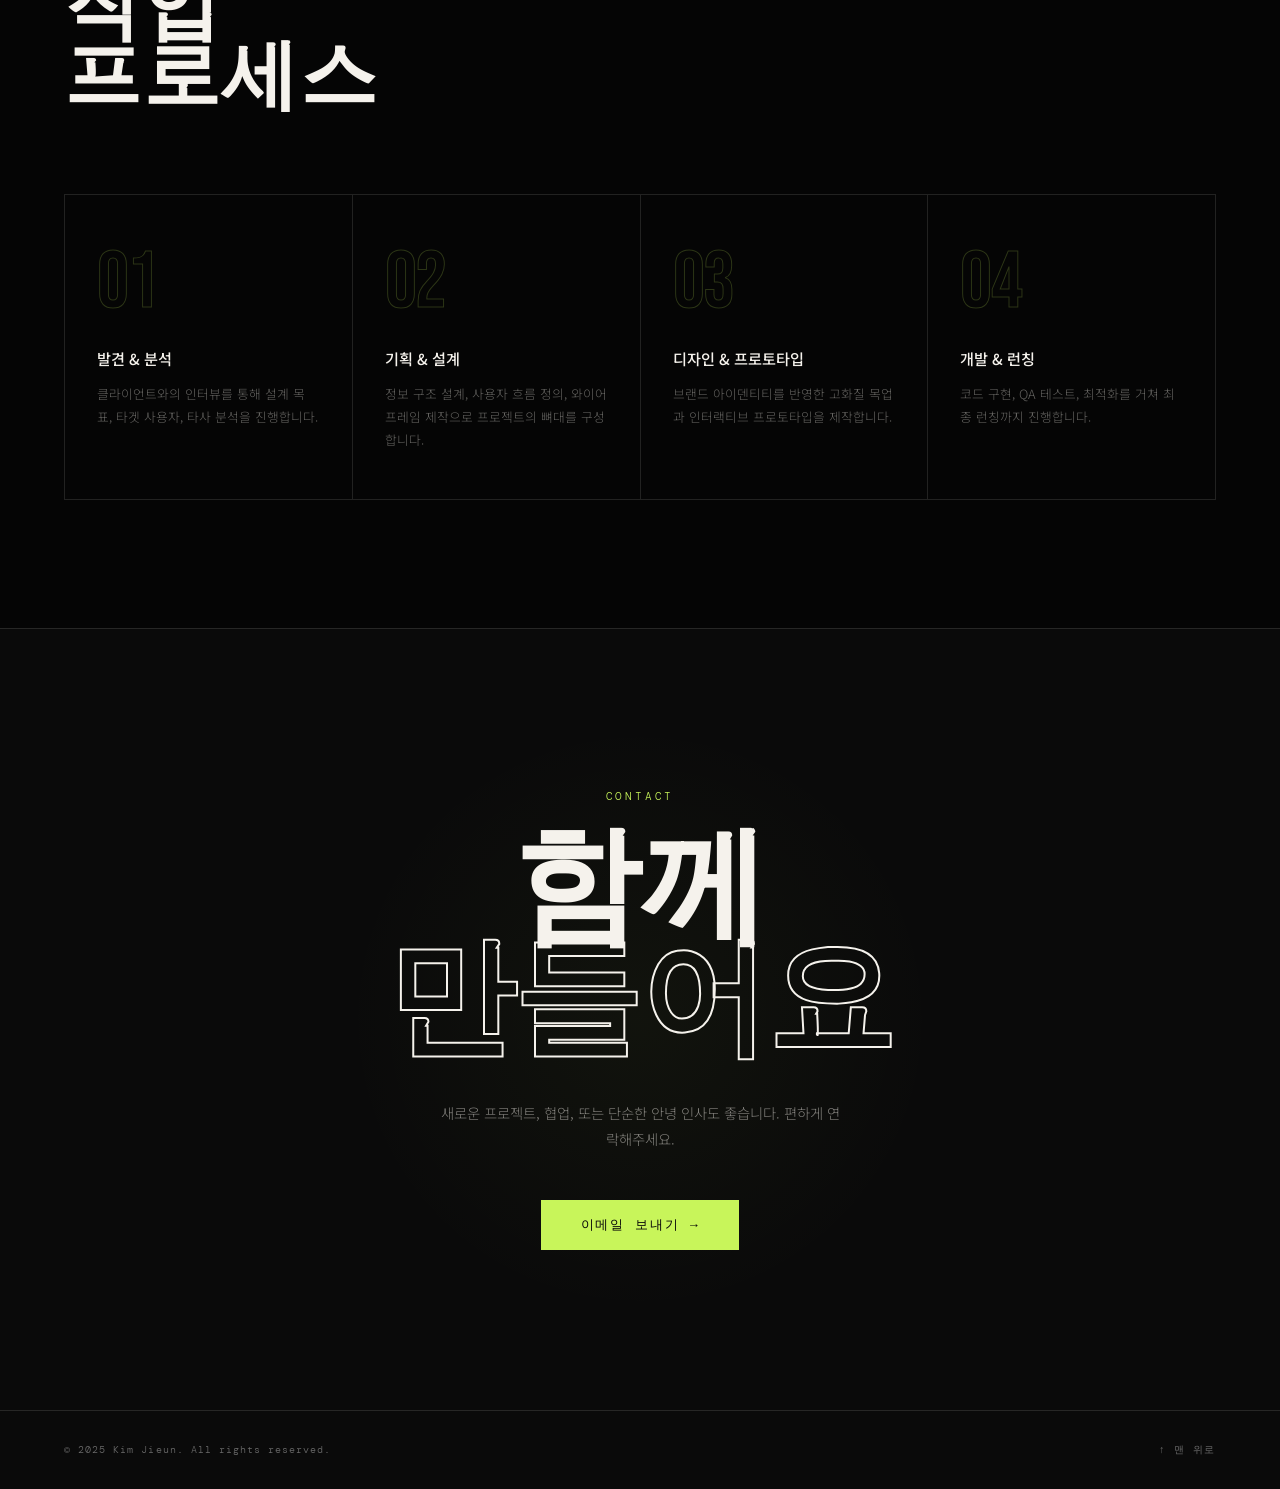
==== commit 3a139ab3: "26.05.08" ====
--- a/choieuicheon_portfolio.html
+++ b/choieuicheon_portfolio.html
@@ -1008,7 +1008,7 @@
   </h1>
   <div class="hero-bottom">
     <p class="hero-desc">
-      픽셀 하나하나에 의미를 담는 웹 디자이너.<br>
+      요소 하나하나에 의미를 담는 웹 디자이너.<br>
       브랜드의 철학을 시각 언어로 번역하고,<br>
       코드로 완성합니다.
     </p>
@@ -1027,17 +1027,11 @@
       <h2 class="about-title reveal">경험이<br>디자인을<br>만든다</h2>
       <div class="about-profile reveal">
         <div class="about-profile-img">
-          <img src="[data-uri]" alt="프로필 사진" id="profileImg" class="loaded" />
+          <img src="[data-uri]" alt="프로필 사진" id="profileImg" class="loaded" />
           <div class="about-profile-placeholder">
-            <span class="profile-icon">＋</span>
-            <span class="profile-hint">사진을 업로드하거나<br>URL을 입력하세요</span>
           </div>
         </div>
         <div class="about-profile-badge">DESIGNER</div>
-        <div class="profile-url-form" id="profileUrlForm">
-          <input class="profile-url-input" id="profileUrlInput" type="text" placeholder="이미지 URL 입력" />
-          <button class="profile-url-btn" id="profileUrlBtn">↵</button>
-        </div>
       </div>
     </div>
     <div class="stats-row reveal">
@@ -1081,72 +1075,47 @@
   <div class="works-header reveal">
     <div>
       <div class="section-label">Works</div>
-      <h2 class="works-title">선별된<br>프로젝트</h2>
-    </div>
-    <div class="works-filter">
-      <button class="filter-btn active">전체</button>
-      <button class="filter-btn">브랜딩</button>
-      <button class="filter-btn">UI/UX</button>
-      <button class="filter-btn">퍼블리싱</button>
+      <h2 class="works-title">진행한  <br>프로젝트</h2>
     </div>
   </div>
 
   <div class="works-grid reveal">
+    <div class="work-card" id="lookplace-card" onclick="openLookplaceGallery()">
+      <div class="work-visual" style="padding:0;overflow:hidden;">
+        <img src="[data-uri]" alt="Lookplace 메인" style="width:100%;height:100%;object-fit:cover;display:block;opacity:0.85;transition:opacity 0.4s;" onerror="this.style.display='none';this.parentElement.innerHTML='LOOKPLACE';" />
+      </div>
+      <div class="work-info"><div class="work-num">01/03</div></div>
+      <div class="work-overlay">
+        <div class="work-category">디자인 · UI/UX</div>
+        <div class="work-name">LOOKPLACE PROJECT</div>
+        <p class="work-desc">원하는 지역 및 현재 지역의 놀거리 및 볼거리 정보를 제공해주는 앱 프로젝트 입니다.</p>
+        <a href="#" class="work-link" onclick="event.stopPropagation(); openLookplaceGallery();">갤러리 보기 ↗</a>
+      </div>
+    </div>
+
+    <div class="work-card" id="ink49-card" onclick="openInk49Gallery()" style="cursor:pointer;">
+      <div class="work-visual" style="padding:0;overflow:hidden;">
+        <img src="[data-uri]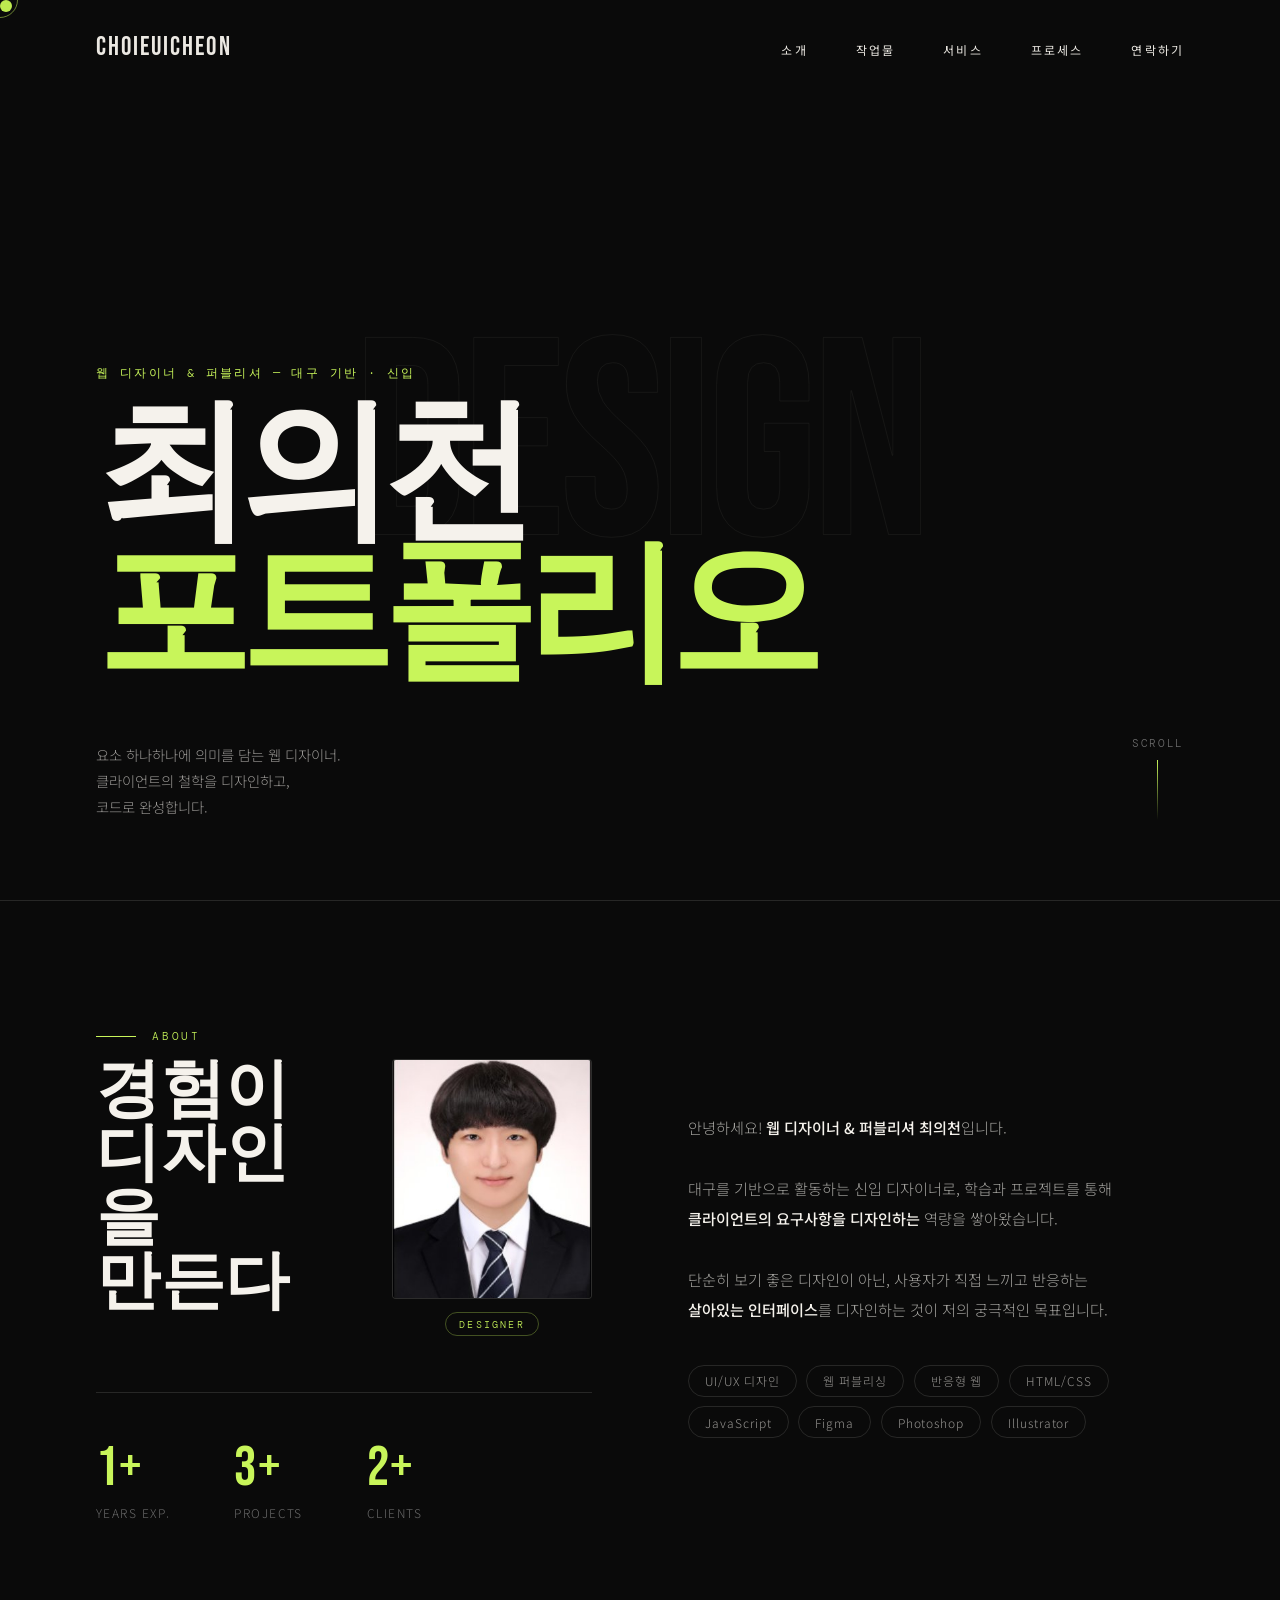
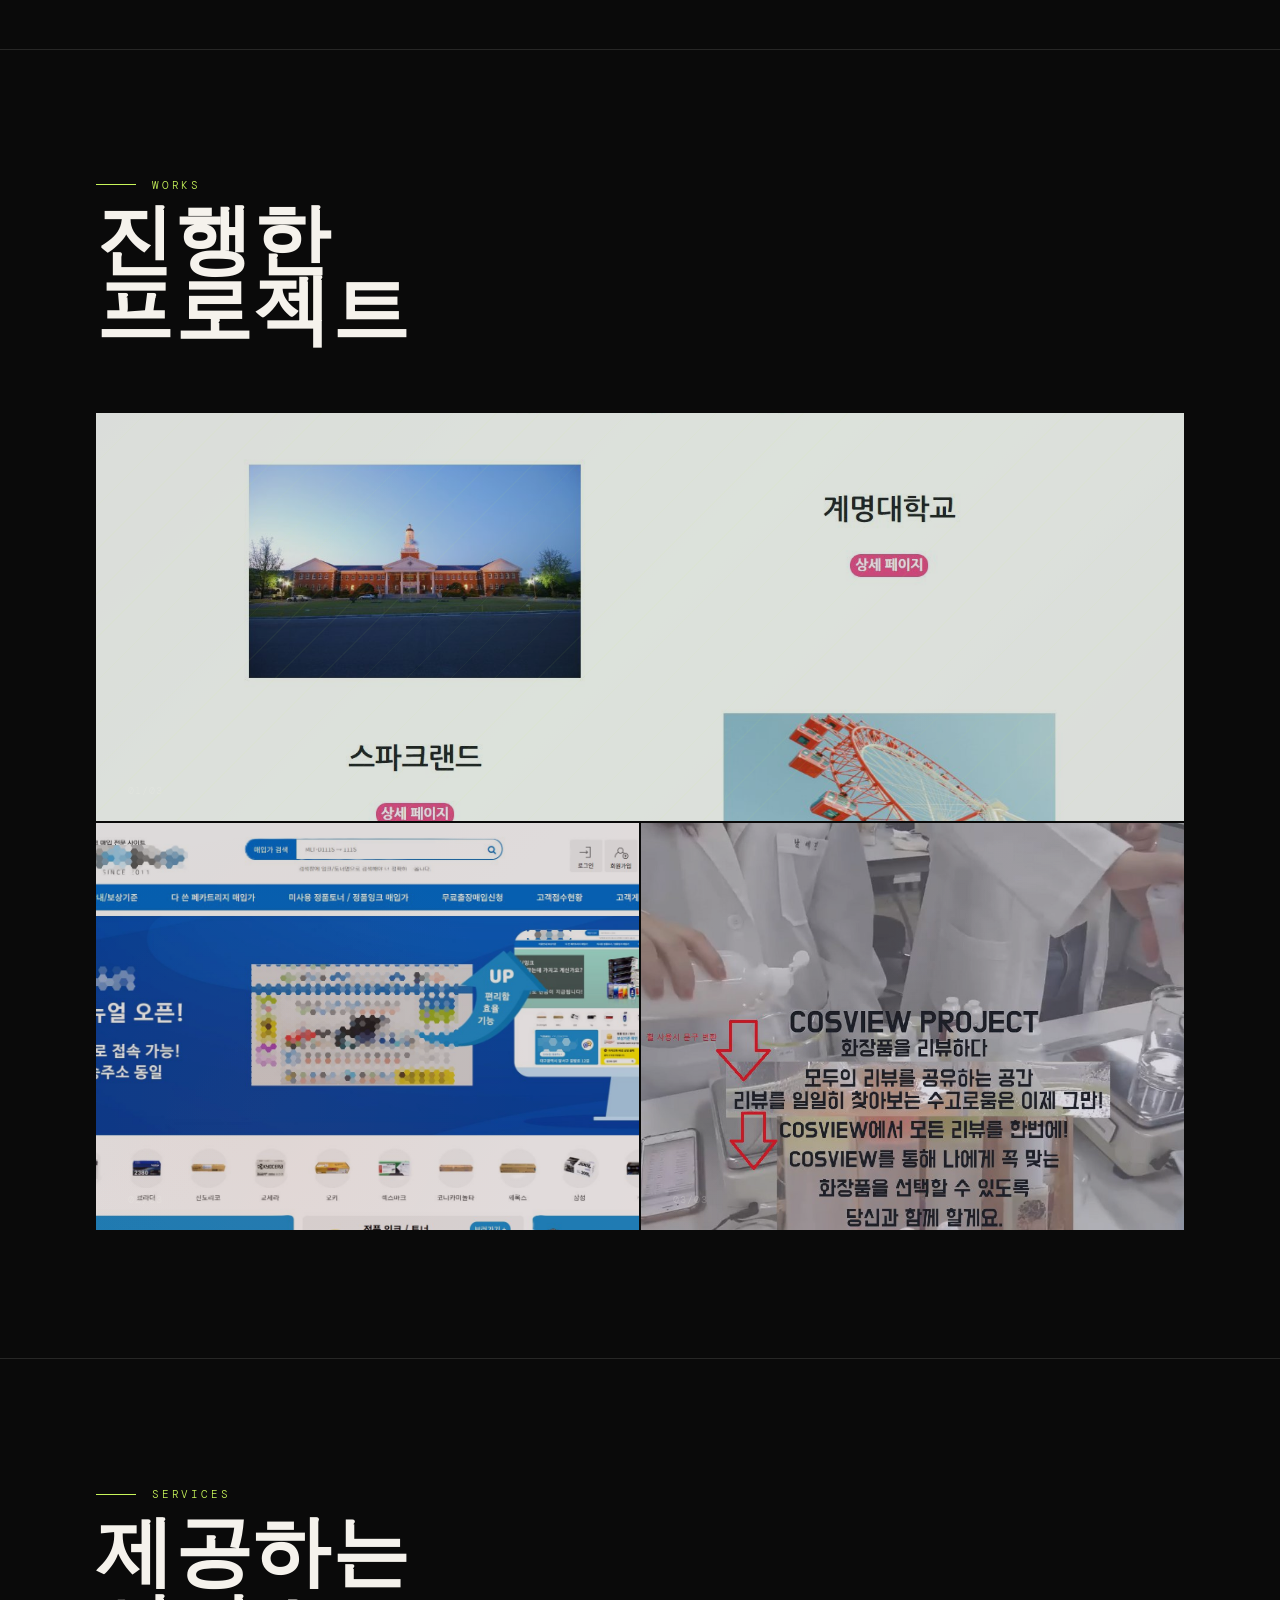
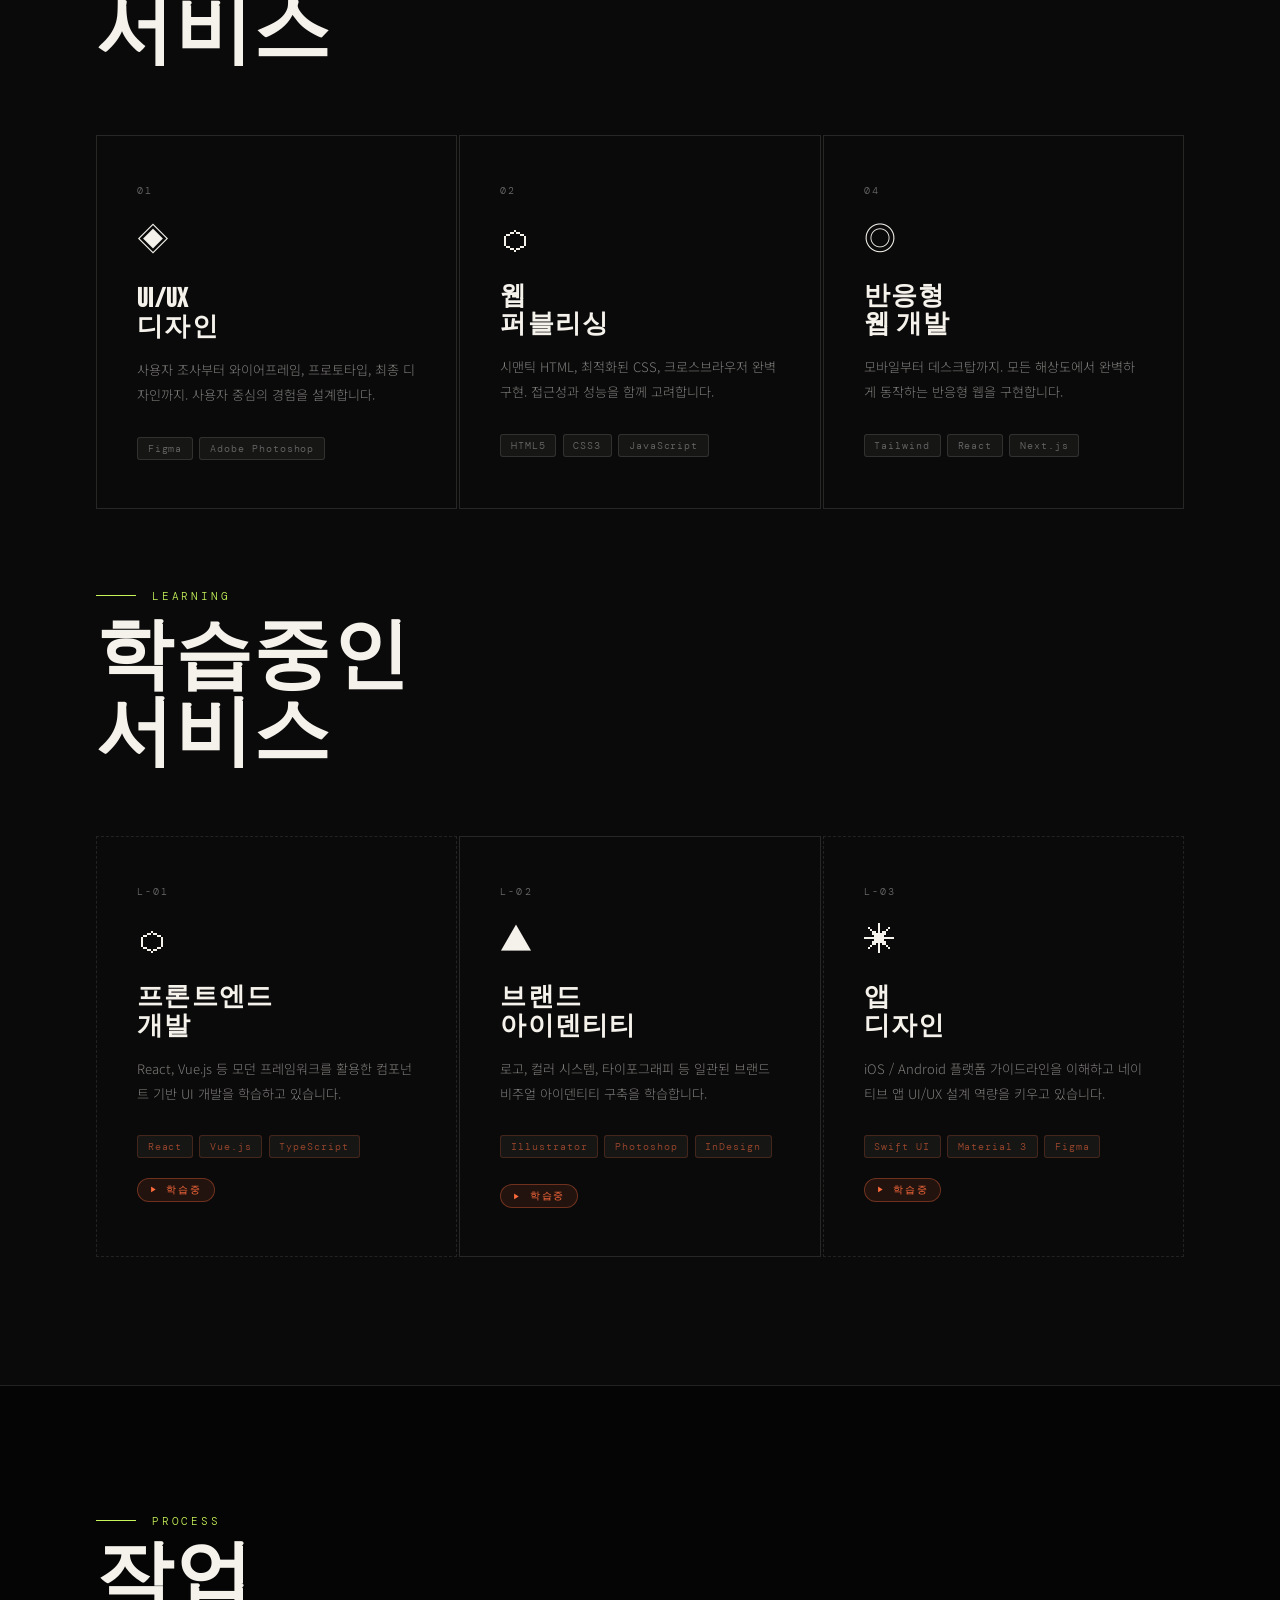
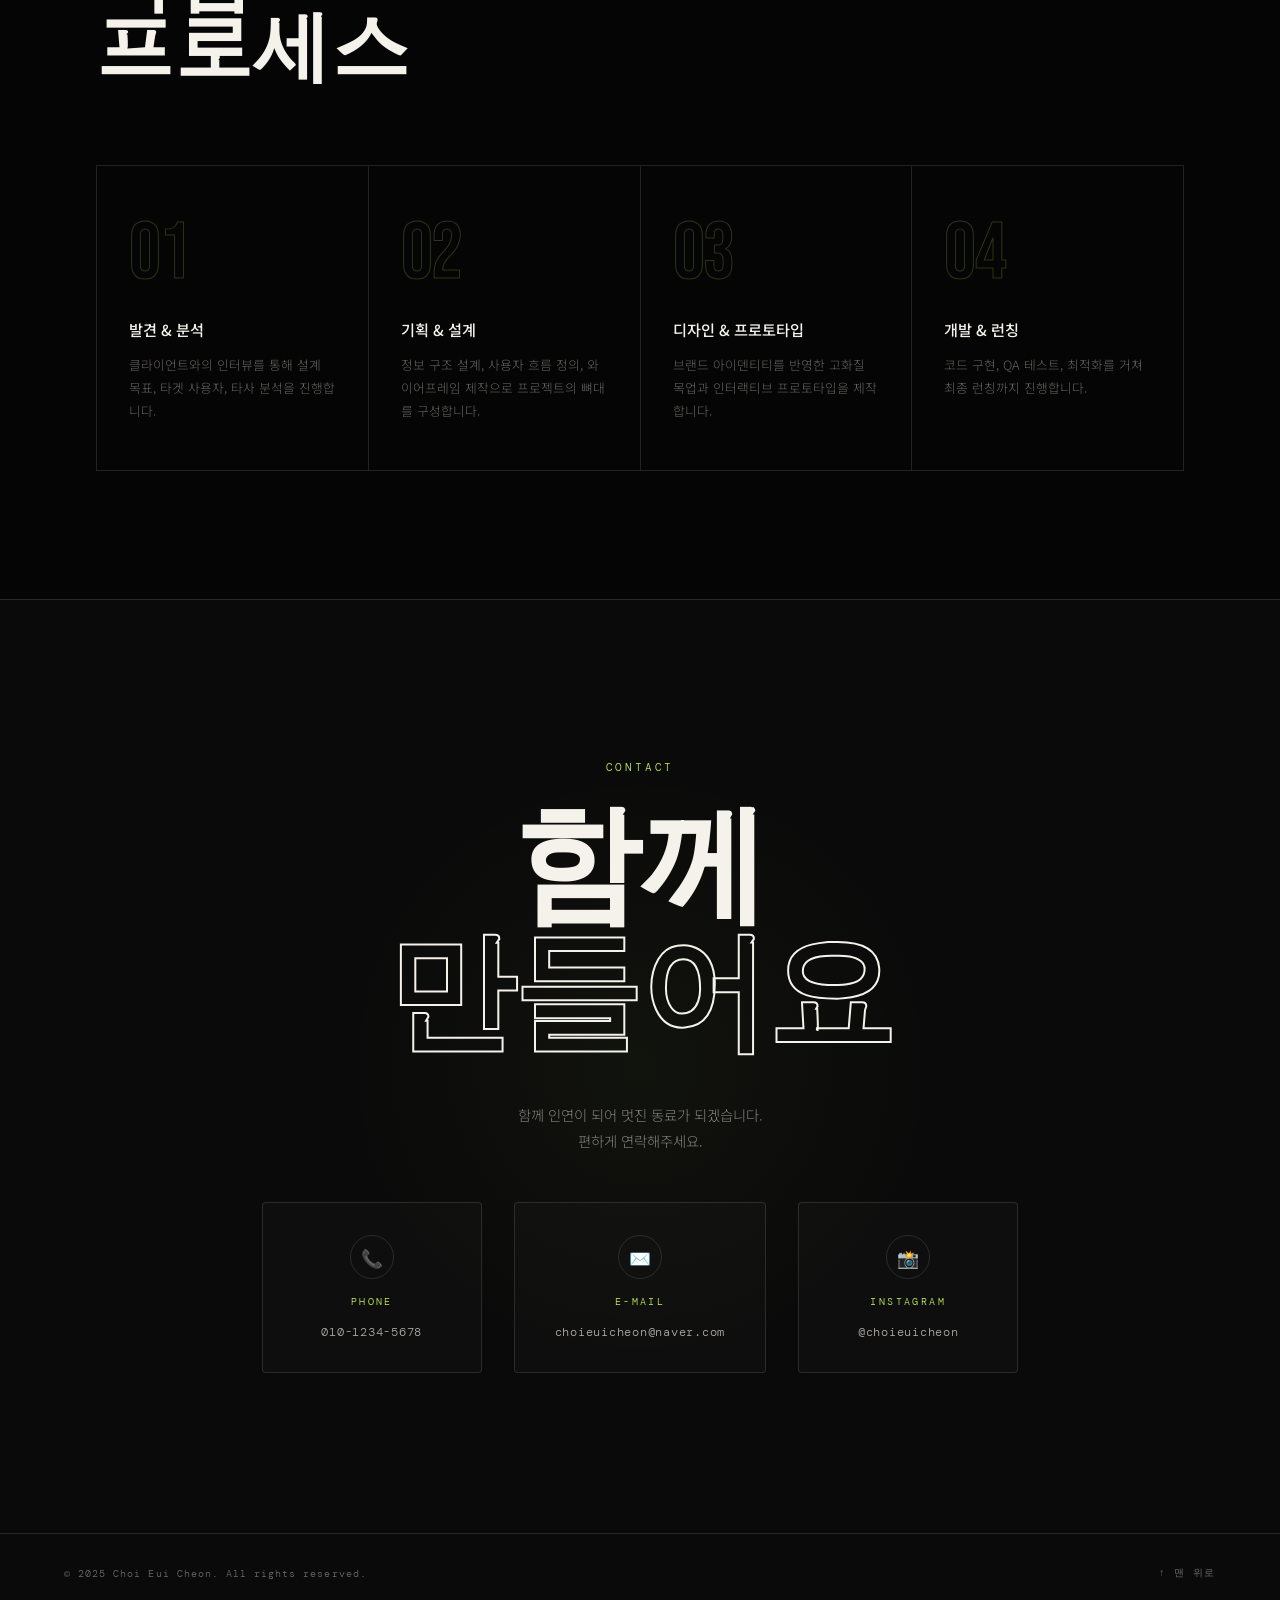
==== commit ef106e41: "26.05.11" ====
--- a/choieuicheon_portfolio.html
+++ b/choieuicheon_portfolio.html
@@ -63,7 +63,7 @@
     position: fixed;
     top: 0; left: 0; right: 0;
     z-index: 100;
-    padding: 2rem 4rem;
+    padding: 2rem 6rem;
     display: flex;
     justify-content: space-between;
     align-items: center;
@@ -112,7 +112,7 @@
     display: flex;
     flex-direction: column;
     justify-content: flex-end;
-    padding: 0 4rem 5rem;
+    padding: 0 6rem 5rem;
     position: relative;
     overflow: hidden;
   }
@@ -146,8 +146,8 @@
   .hero-title {
     font-family: var(--font-display);
     font-size: clamp(5rem, 12vw, 11rem);
-    line-height: 0.88;
-    letter-spacing: -0.01em;
+    line-height: 0.92;
+    letter-spacing: -0.07em;
     opacity: 0;
     animation: fadeUp 0.8s 0.5s forwards;
   }
@@ -161,7 +161,7 @@
     display: flex;
     justify-content: space-between;
     align-items: flex-end;
-    margin-top: 4rem;
+    margin-top: 3rem;
     opacity: 0;
     animation: fadeUp 0.8s 0.8s forwards;
   }
@@ -206,7 +206,7 @@
 
   /* 섹션 공통 */
   section {
-    padding: 8rem 4rem;
+    padding: 8rem 6rem;
   }
 
   .section-label {
@@ -240,9 +240,9 @@
 
   .about-title {
     font-family: var(--font-display);
-    font-size: clamp(3rem, 6vw, 5.5rem);
-    line-height: 0.92;
-    letter-spacing: 0.02em;
+    font-size: clamp(3rem, 5vw, 5.5rem);
+    line-height: 1.0;
+    letter-spacing: 0.01em;
   }
 
   .about-body {
@@ -638,7 +638,7 @@
   .services-title {
     font-family: var(--font-display);
     font-size: clamp(3rem, 6vw, 5rem);
-    line-height: 0.92;
+    line-height: 1.0;
     margin-bottom: 4rem;
     letter-spacing: 0.02em;
   }
@@ -856,7 +856,7 @@
   .contact-title {
     font-family: var(--font-display);
     font-size: clamp(4rem, 10vw, 8rem);
-    line-height: 0.88;
+    line-height: 1.0;
     letter-spacing: -0.01em;
     margin-bottom: 2.5rem;
   }
@@ -875,36 +875,85 @@
     margin: 0 auto 3rem;
   }
 
-  .contact-btn {
-    display: inline-flex;
+  .contact-info-grid {
+    display: flex;
+    justify-content: center;
+    gap: 2rem;
+    flex-wrap: wrap;
+    margin-bottom: 0;
+  }
+
+  .contact-info-card {
+    display: flex;
+    flex-direction: column;
     align-items: center;
-    gap: 0.8rem;
-    padding: 1rem 2.5rem;
-    background: var(--accent);
-    color: var(--black);
+    gap: 1rem;
+    padding: 2rem 2.5rem;
+    border: 1px solid var(--border);
+    border-radius: 4px;
     text-decoration: none;
-    font-family: var(--font-mono);
-    font-size: 0.8rem;
-    letter-spacing: 0.15em;
-    text-transform: uppercase;
-    font-weight: 500;
-    transition: all 0.3s;
+    color: var(--white);
+    min-width: 220px;
     position: relative;
     overflow: hidden;
-  }
-
-  .contact-btn::before {
+    transition: border-color 0.35s, box-shadow 0.35s;
+    background: rgba(245,242,236,0.02);
+  }
+
+  .contact-info-card::before {
     content: '';
     position: absolute;
     inset: 0;
-    background: var(--accent2);
-    transform: translateX(-100%);
-    transition: transform 0.4s cubic-bezier(0.25, 0.46, 0.45, 0.94);
-  }
-
-  .contact-btn:hover::before { transform: translateX(0); }
-
-  .contact-btn span { position: relative; z-index: 1; }
+    background: rgba(200,245,90,0.04);
+    opacity: 0;
+    transition: opacity 0.35s;
+  }
+
+  .contact-info-card:hover {
+    border-color: var(--accent);
+    box-shadow: 0 0 0 1px var(--accent), 0 8px 40px rgba(200,245,90,0.08);
+  }
+
+  .contact-info-card:hover::before { opacity: 1; }
+
+  .contact-info-icon {
+    width: 44px;
+    height: 44px;
+    border: 1px solid var(--border);
+    border-radius: 50%;
+    display: flex;
+    align-items: center;
+    justify-content: center;
+    font-size: 1.1rem;
+    transition: border-color 0.35s, background 0.35s;
+  }
+
+  .contact-info-card:hover .contact-info-icon {
+    border-color: var(--accent);
+    background: rgba(200,245,90,0.1);
+  }
+
+  .contact-info-type {
+    font-family: var(--font-mono);
+    font-size: 0.62rem;
+    letter-spacing: 0.25em;
+    text-transform: uppercase;
+    color: var(--accent);
+  }
+
+  .contact-info-value {
+    font-family: var(--font-mono);
+    font-size: 0.78rem;
+    letter-spacing: 0.06em;
+    color: rgba(245,242,236,0.7);
+    transition: color 0.35s;
+    word-break: break-all;
+    text-align: center;
+  }
+
+  .contact-info-card:hover .contact-info-value {
+    color: var(--white);
+  }
 
   .contact-links {
     display: flex;
@@ -988,7 +1037,7 @@
 
 <!-- 네비게이션 -->
 <nav>
-  <a href="#hero" class="nav-logo">CEC</a>
+  <a href="#hero" class="nav-logo">CHOIEUICHEON</a>
   <ul class="nav-links">
     <li><a href="#about">소개</a></li>
     <li><a href="#works">작업물</a></li>
@@ -1009,7 +1058,7 @@
   <div class="hero-bottom">
     <p class="hero-desc">
       요소 하나하나에 의미를 담는 웹 디자이너.<br>
-      브랜드의 철학을 시각 언어로 번역하고,<br>
+      클라이언트의 철학을 디자인하고,<br>
       코드로 완성합니다.
     </p>
     <div class="hero-scroll">
@@ -1051,11 +1100,11 @@
   </div>
   <div class="reveal">
     <p class="about-body">
-      안녕하세요, <strong>웹 디자이너 & 퍼블리셔 최의천</strong>입니다.<br><br>
-      대구를 기반으로 활동하는 신입 디자이너로, 학습과 프로젝트를 통해
-      <strong>브랜드 아이덴티티를 디지털 경험</strong>으로 구현하는 역량을 쌓아왔습니다.<br><br>
-      단순히 보기 좋은 디자인이 아닌, 사용자가 직접 느끼고 반응하는
-      <strong>살아있는 인터페이스</strong>를 만드는 것이 저의 목표입니다.
+      안녕하세요! <strong>웹 디자이너 & 퍼블리셔 최의천</strong>입니다.<br><br>
+      대구를 기반으로 활동하는 신입 디자이너로, 학습과 프로젝트를 통해<br>
+      <strong>클라이언트의 요구사항을 디자인하는</strong> 역량을 쌓아왔습니다.<br><br>
+      단순히 보기 좋은 디자인이 아닌, 사용자가 직접 느끼고 반응하는<br>
+      <strong>살아있는 인터페이스</strong>를 디자인하는 것이 저의 궁극적인 목표입니다.
     </p>
     <div class="skill-tags">
       <span class="skill-tag">UI/UX 디자인</span>
@@ -1106,14 +1155,16 @@
       </div>
     </div>
 
-    <div class="work-card">
-      <div class="work-visual">COSVIEW PROJECT</div>
+    <div class="work-card" id="cosview-card" onclick="openCosviewGallery()" style="cursor:pointer;">
+      <div class="work-visual" style="padding:0;overflow:hidden;">
+        <img src="[data-uri]" alt="COSVIEW 메인" style="width:100%;height:100%;object-fit:cover;display:block;opacity:0.85;transition:transform 0.7s cubic-bezier(0.25,0.46,0.45,0.94);" />
+      </div>
       <div class="work-info"><div class="work-num">03/03</div></div>
       <div class="work-overlay">
         <div class="work-category">반응형 웹 디자인 · UI/UX</div>
         <div class="work-name">COSVIEW PROJECT</div>
         <p class="work-desc">일상 속 화장품의 정보와 구매를 위한 앱 사이드 프로젝트입니다.</p>
-        <a href="#" class="work-link">자세히 보기</a>
+        <a href="#" class="work-link" onclick="event.stopPropagation();openCosviewGallery();">갤러리 보기 ↗</a>
       </div>
     </div>
 </section>
@@ -1236,14 +1287,36 @@
   <h2 class="contact-title reveal">
     함께<br><em>만들어요</em>
   </h2>
-  <p class="contact-sub reveal">새로운 프로젝트, 협업, 또는 단순한 안녕 인사도 좋습니다. 편하게 연락해주세요.</p>
-  <a href="mailto:hello@kimjieun.com" class="contact-btn reveal">
-    <span>이메일 보내기 →</span>
-  </a>
+  <p class="contact-sub reveal">함께 인연이 되어 멋진 동료가 되겠습니다. <br>편하게 연락해주세요.</p>
+
+  <div class="contact-info-grid reveal">
+
+    <!-- 전화번호 -->
+    <a class="contact-info-card">
+      <div class="contact-info-icon">📞</div>
+      <span class="contact-info-type">Phone</span>
+      <span class="contact-info-value">010-1234-5678</span>
+    </a>
+
+    <!-- 이메일 -->
+    <a class="contact-info-card">
+      <div class="contact-info-icon">✉️</div>
+      <span class="contact-info-type">E-mail</span>
+      <span class="contact-info-value">choieuicheon@naver.com</span>
+    </a>
+
+    <!-- 인스타그램 -->
+    <a href="https://www.instagram.com/choieuicheon/" target="_blank" rel="noopener" class="contact-info-card">
+      <div class="contact-info-icon">📸</div>
+      <span class="contact-info-type">Instagram</span>
+      <span class="contact-info-value">@choieuicheon</span>
+    </a>
+
+  </div>
 </section>
 
 <footer>
-  <span class="footer-copy">© 2025 Kim Jieun. All rights reserved.</span>
+  <span class="footer-copy">© 2025 Choi Eui Cheon. All rights reserved.</span>
   <a href="#hero" class="footer-back">↑ 맨 위로</a>
 </footer>
 
@@ -1626,13 +1699,21 @@
   document.addEventListener('keydown', e => {
     const lb = document.getElementById('lp-lightbox');
     const gal = document.getElementById('lookplace-gallery');
+    const cosviewLb = document.getElementById('cosview-lightbox');
+    const cosviewGal = document.getElementById('cosview-gallery');
     if (e.key === 'Escape') {
       if (lb.style.display === 'flex') { lb.style.opacity='0'; setTimeout(()=>lb.style.display='none',200); }
       else if (gal.style.display === 'block') closeLookplaceGallery();
+      else if (cosviewLb && cosviewLb.style.display === 'flex') { cosviewLb.style.opacity='0'; setTimeout(()=>cosviewLb.style.display='none',200); }
+      else if (cosviewGal && cosviewGal.style.display === 'block') closeCosviewGallery();
     }
     if (lb.style.display === 'flex') {
       if (e.key === 'ArrowLeft') lbPrev({ stopPropagation:()=>{} });
       if (e.key === 'ArrowRight') lbNext({ stopPropagation:()=>{} });
+    }
+    if (cosviewLb && cosviewLb.style.display === 'flex') {
+      if (e.key === 'ArrowLeft') cosviewLbPrev({ stopPropagation:()=>{} });
+      if (e.key === 'ArrowRight') cosviewLbNext({ stopPropagation:()=>{} });
     }
   });
 </script>
@@ -1724,6 +1805,138 @@
       nav.style.backdropFilter = 'none';
     }
   });
+
+  // COSVIEW Gallery
+  const cosviewImages = [
+    { src: "[data-uri]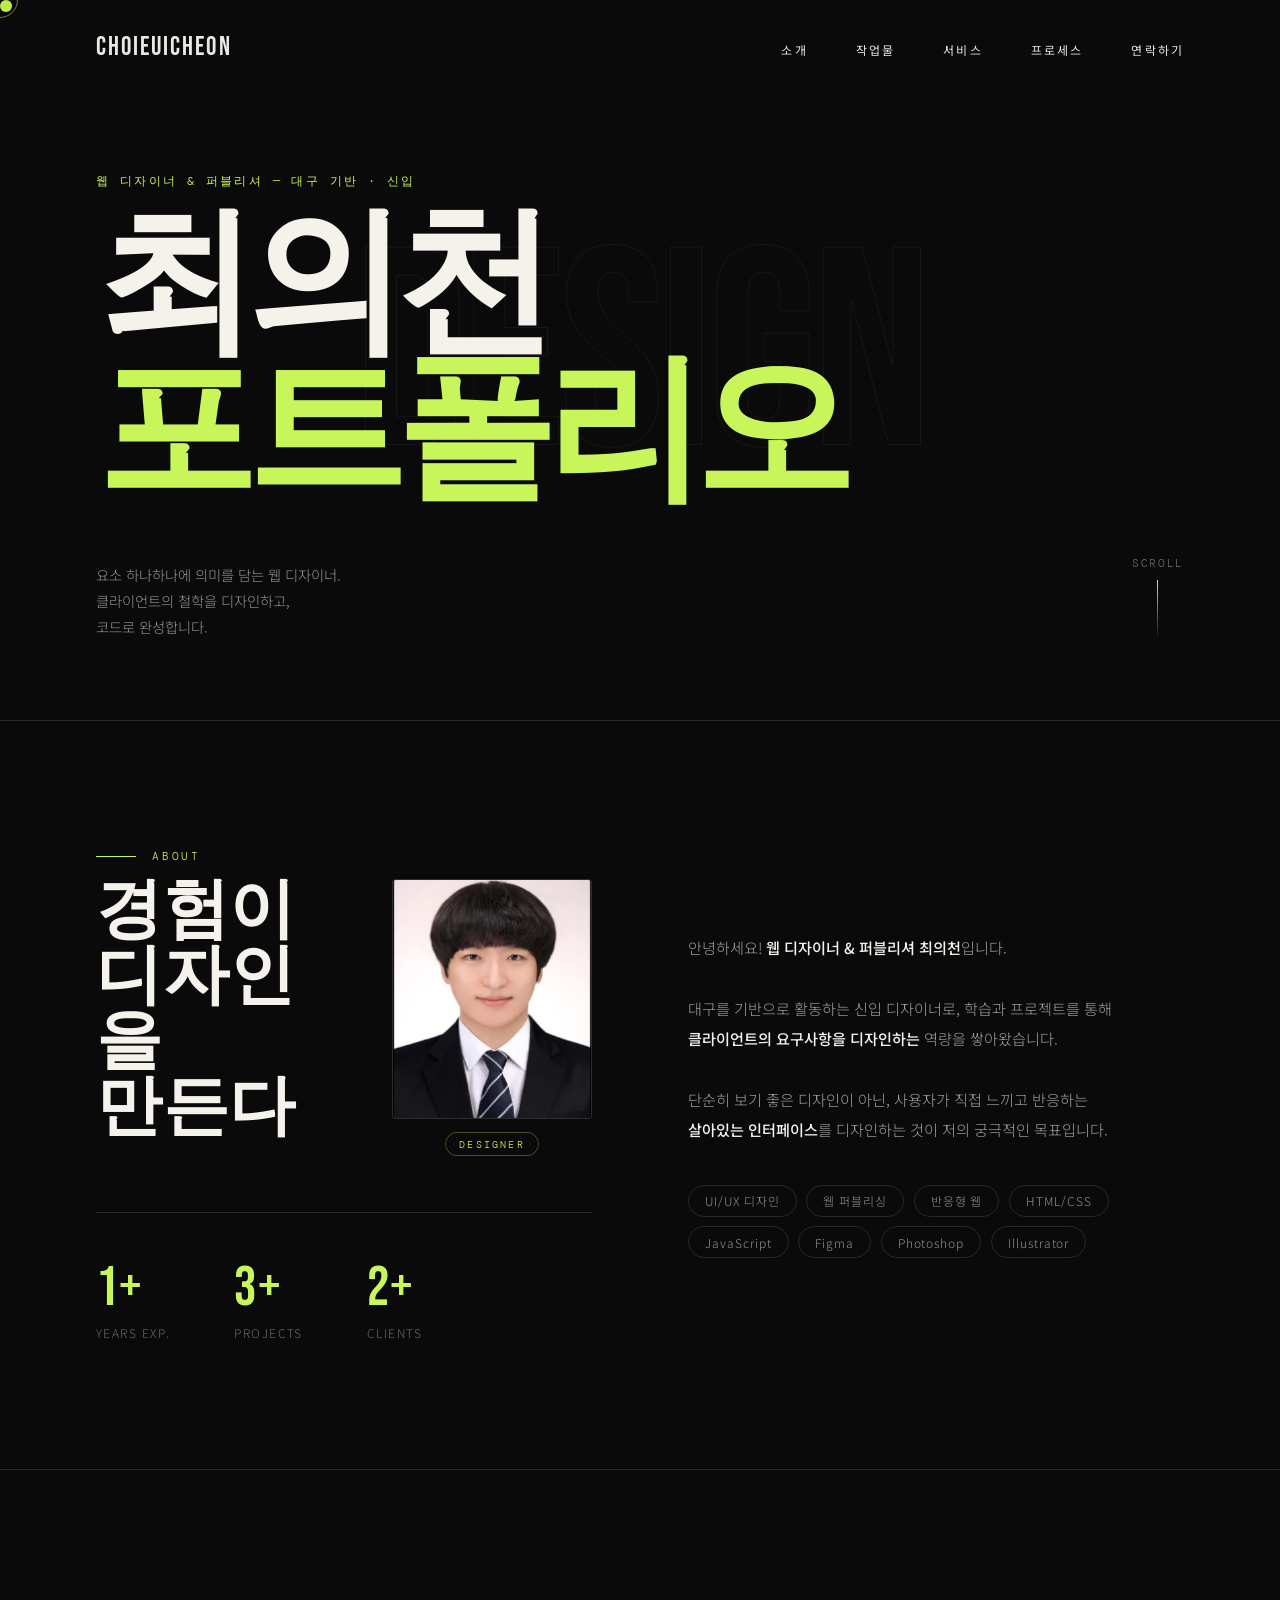
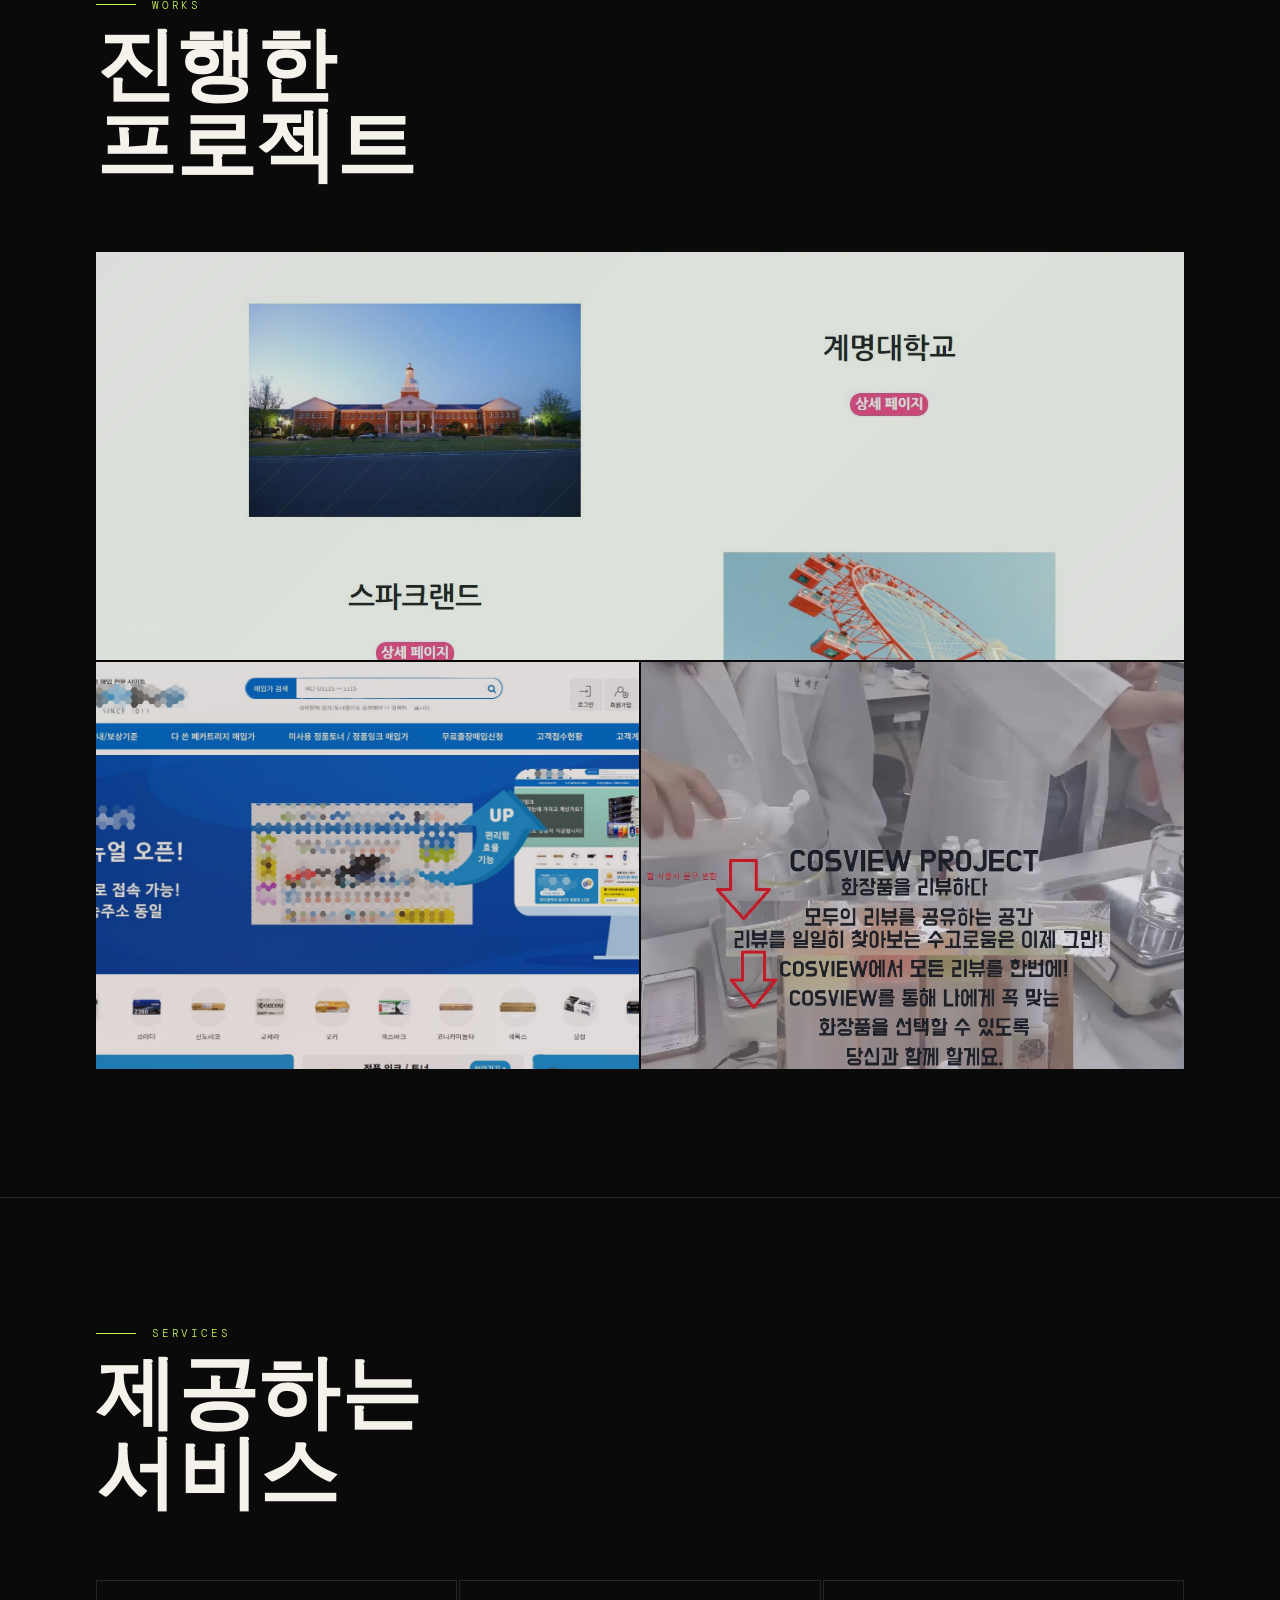
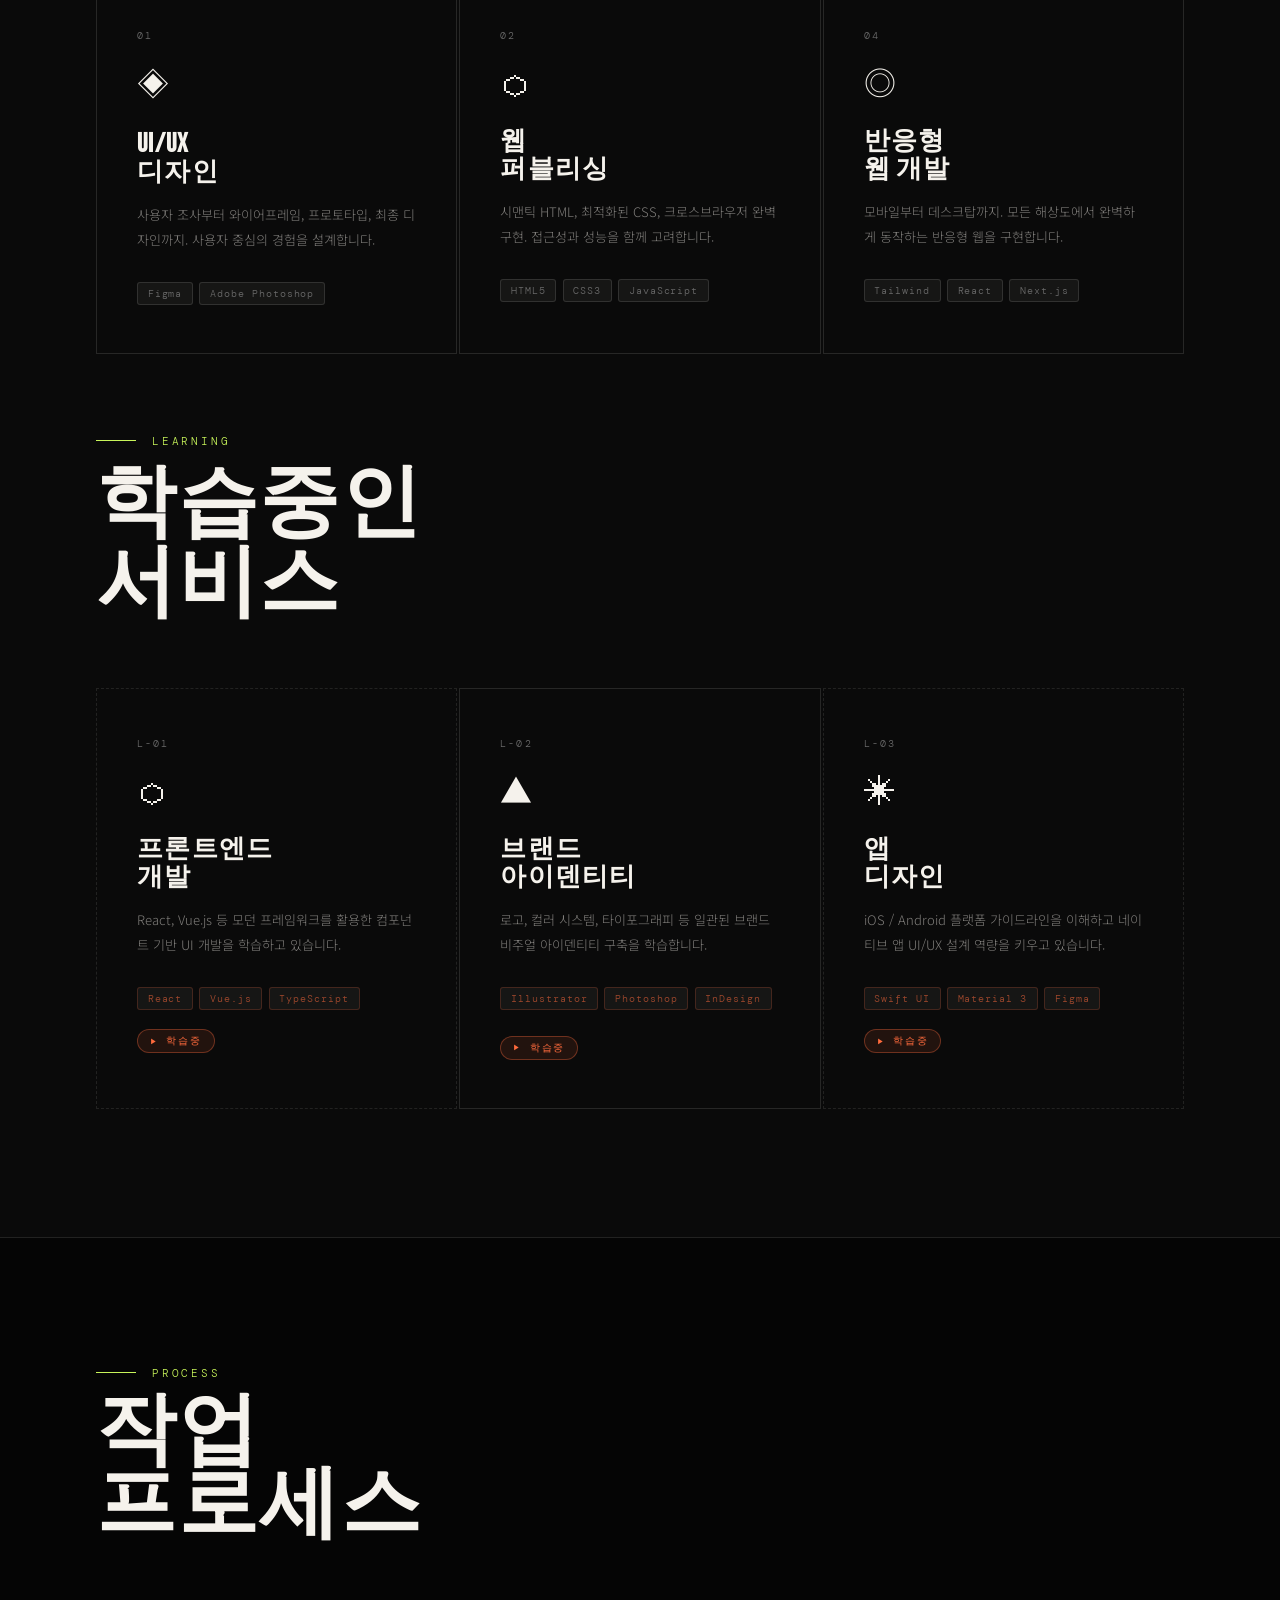
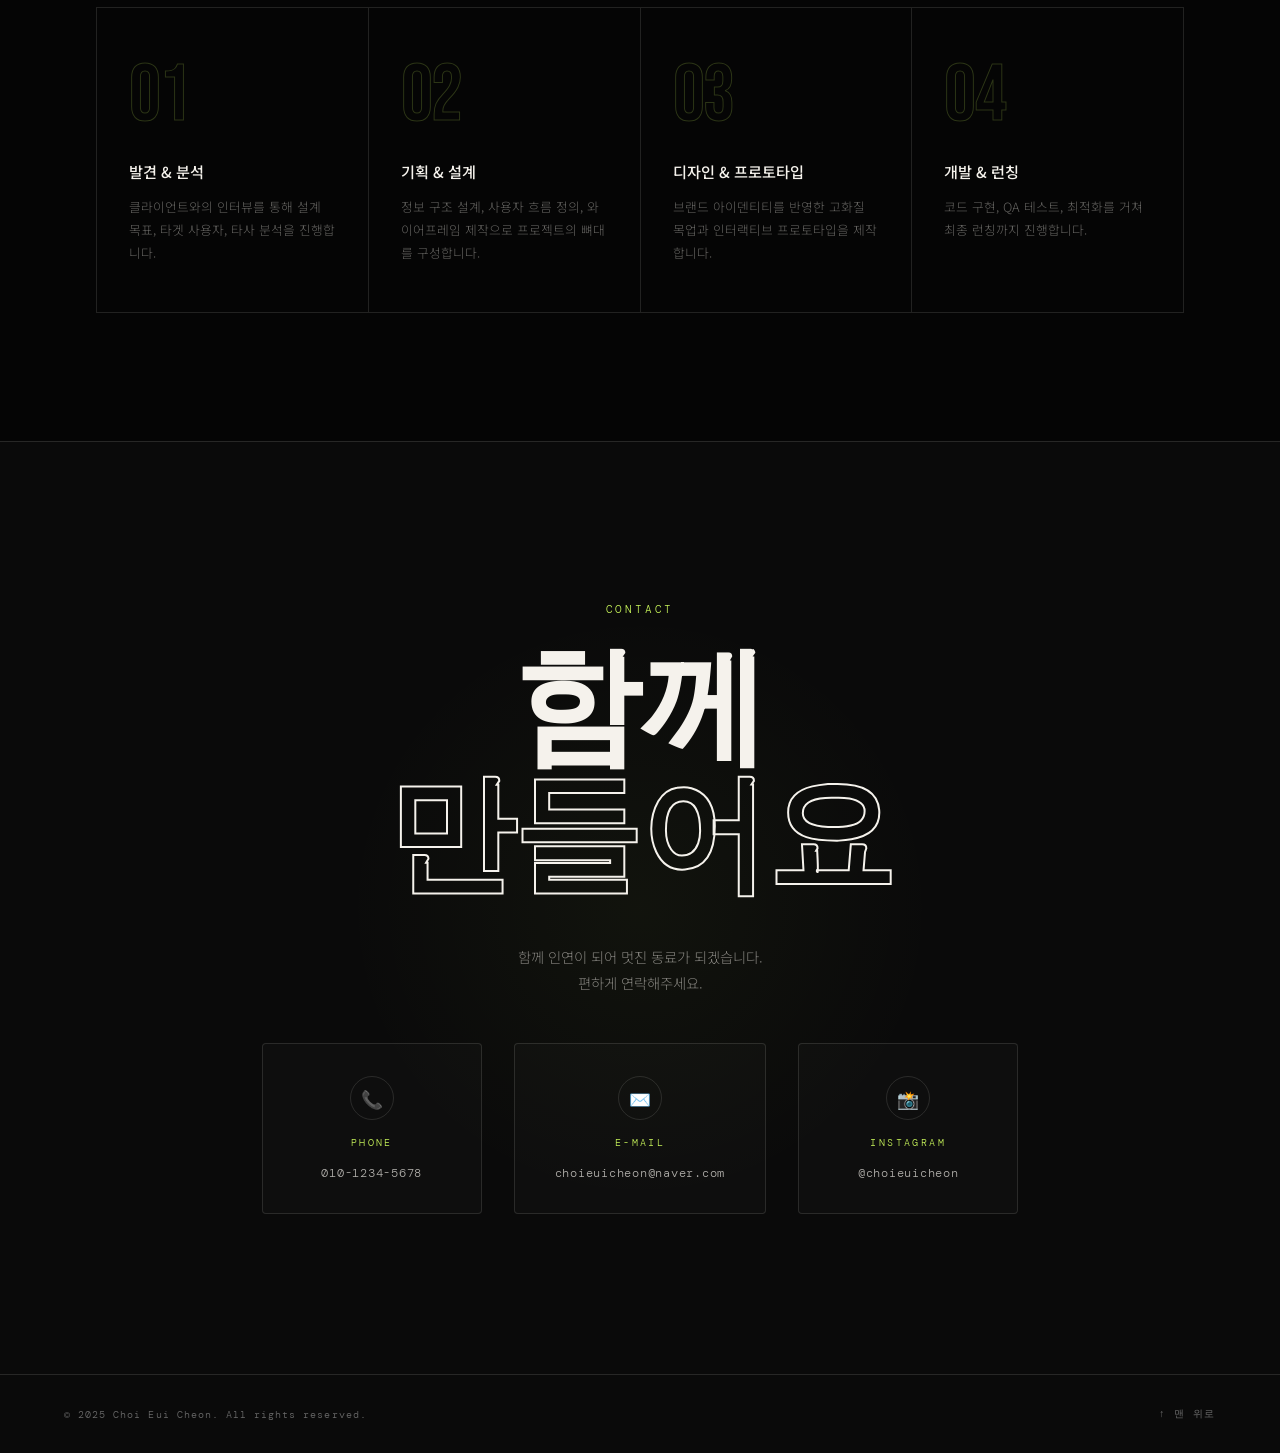
==== commit df9ba155: "26.05.11" ====
--- a/choieuicheon_portfolio.html
+++ b/choieuicheon_portfolio.html
@@ -2,7 +2,7 @@
 <html lang="ko">
 <head>
 <meta charset="UTF-8">
-<meta name="viewport" content="width=device-width, initial-scale=1.0">
+<meta name="viewport" content="width=1280, initial-scale=1.0, maximum-scale=1.0, user-scalable=no">
 <title>최의천 — 웹 디자이너 & 퍼블리셔</title>
 <link rel="preconnect" href="https://fonts.googleapis.com">
 <link rel="preconnect" href="https://fonts.gstatic.com" crossorigin>
@@ -32,6 +32,7 @@
     font-weight: 300;
     overflow-x: hidden;
     cursor: none;
+    min-width: 1280px;
   }
 
   /* 커스텀 커서 */
@@ -61,7 +62,9 @@
   /* 네비게이션 */
   nav {
     position: fixed;
-    top: 0; left: 0; right: 0;
+    top: 0; left: 0;
+    width: 1280px;
+    min-width: 1280px;
     z-index: 100;
     padding: 2rem 6rem;
     display: flex;
@@ -108,7 +111,7 @@
 
   /* 히어로 섹션 */
   #hero {
-    min-height: 100vh;
+    min-height: 720px;
     display: flex;
     flex-direction: column;
     justify-content: flex-end;
@@ -123,7 +126,7 @@
     left: 50%;
     transform: translate(-50%, -50%);
     font-family: var(--font-display);
-    font-size: 22vw;
+    font-size: 282px;
     color: transparent;
     -webkit-text-stroke: 1px rgba(245,242,236,0.05);
     white-space: nowrap;
@@ -145,9 +148,9 @@
 
   .hero-title {
     font-family: var(--font-display);
-    font-size: clamp(5rem, 12vw, 11rem);
+    font-size: 10rem;
     line-height: 0.92;
-    letter-spacing: -0.07em;
+    letter-spacing: -0.065em;
     opacity: 0;
     animation: fadeUp 0.8s 0.5s forwards;
   }
@@ -240,7 +243,7 @@
 
   .about-title {
     font-family: var(--font-display);
-    font-size: clamp(3rem, 5vw, 5.5rem);
+    font-size: 4.1rem;
     line-height: 1.0;
     letter-spacing: 0.01em;
   }
@@ -467,14 +470,10 @@
 
   .works-title {
     font-family: var(--font-display);
-    font-size: clamp(3rem, 6vw, 5rem);
-    line-height: 0.92;
-    letter-spacing: 0.02em;
-  }
-
-  .works-filter {
+    font-size: 5rem;
     display: flex;
     gap: 1rem;
+    line-height: 1;
   }
 
   .filter-btn {
@@ -637,10 +636,10 @@
 
   .services-title {
     font-family: var(--font-display);
-    font-size: clamp(3rem, 6vw, 5rem);
-    line-height: 1.0;
+    font-size: 5rem;
+    letter-spacing: 0.02em;
+    line-height: 1;
     margin-bottom: 4rem;
-    letter-spacing: 0.02em;
   }
 
   .services-grid {
@@ -783,10 +782,10 @@
 
   .process-title {
     font-family: var(--font-display);
-    font-size: clamp(3rem, 6vw, 5rem);
-    margin-bottom: 5rem;
+    font-size: 5rem;
     letter-spacing: 0.02em;
     line-height: 0.92;
+    margin-bottom: 4rem;
   }
 
   .process-steps {
@@ -855,7 +854,7 @@
 
   .contact-title {
     font-family: var(--font-display);
-    font-size: clamp(4rem, 10vw, 8rem);
+    font-size: 8rem;
     line-height: 1.0;
     letter-spacing: -0.01em;
     margin-bottom: 2.5rem;
@@ -1014,8 +1013,8 @@
     transform: translateY(0);
   }
 
-  /* 반응형 */
-  @media (max-width: 900px) {
+  /* 반응형 비활성화 — 고정 레이아웃 유지 */
+  @media (max-width: 0px) {
     nav { padding: 1.5rem 2rem; }
     .nav-links { display: none; }
     #hero { padding: 0 2rem 4rem; }
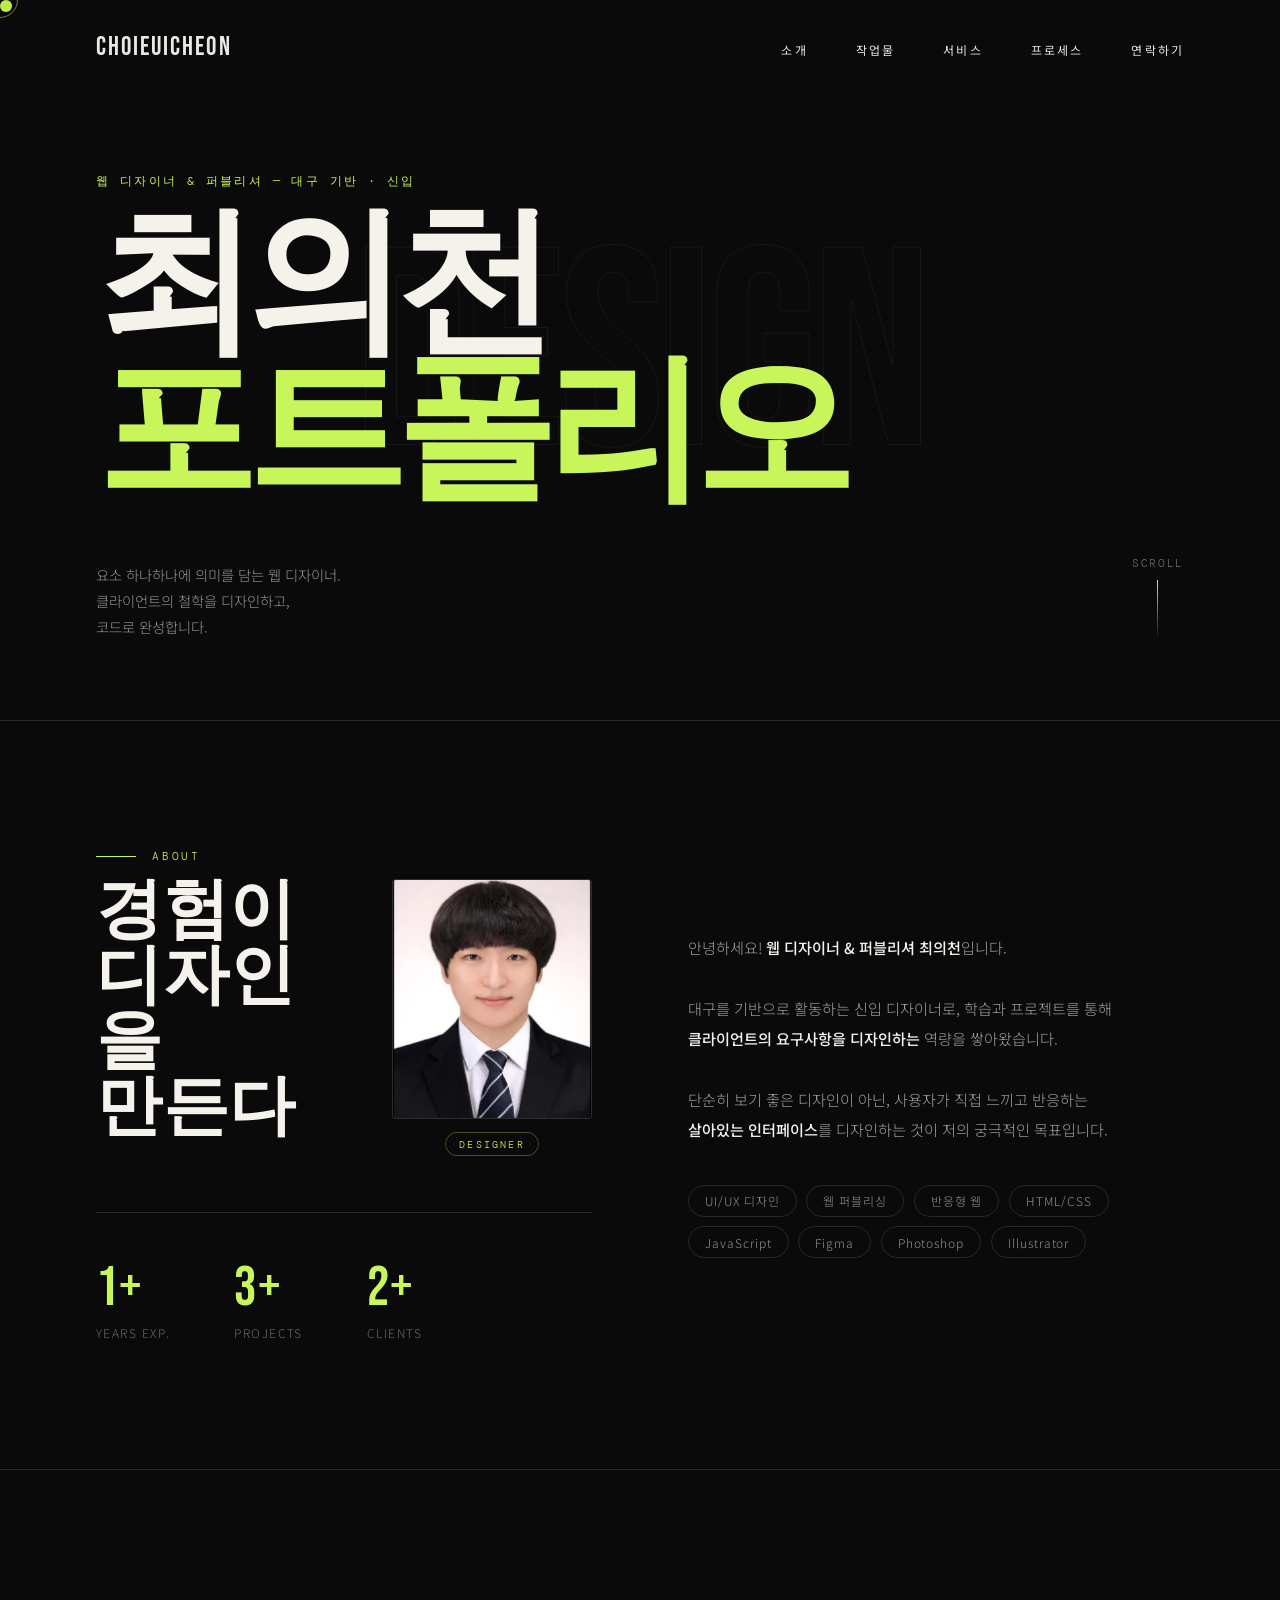
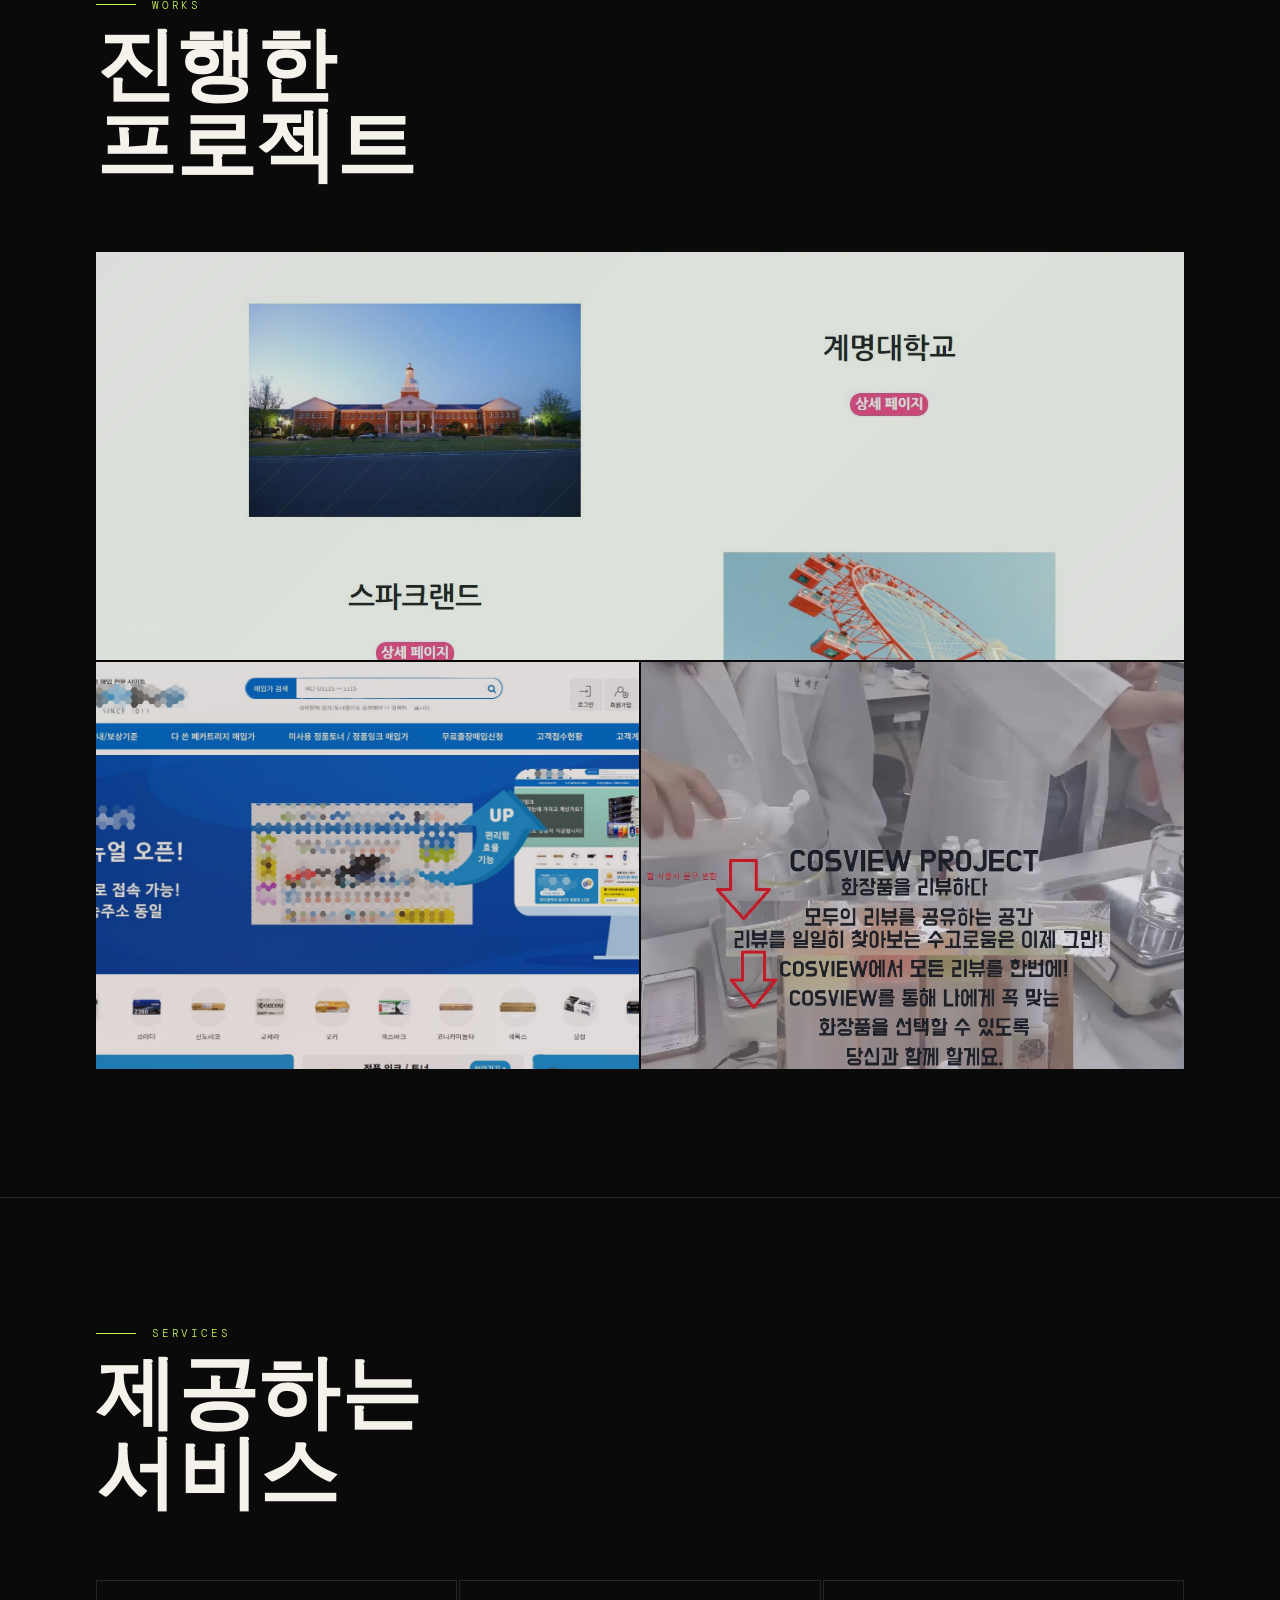
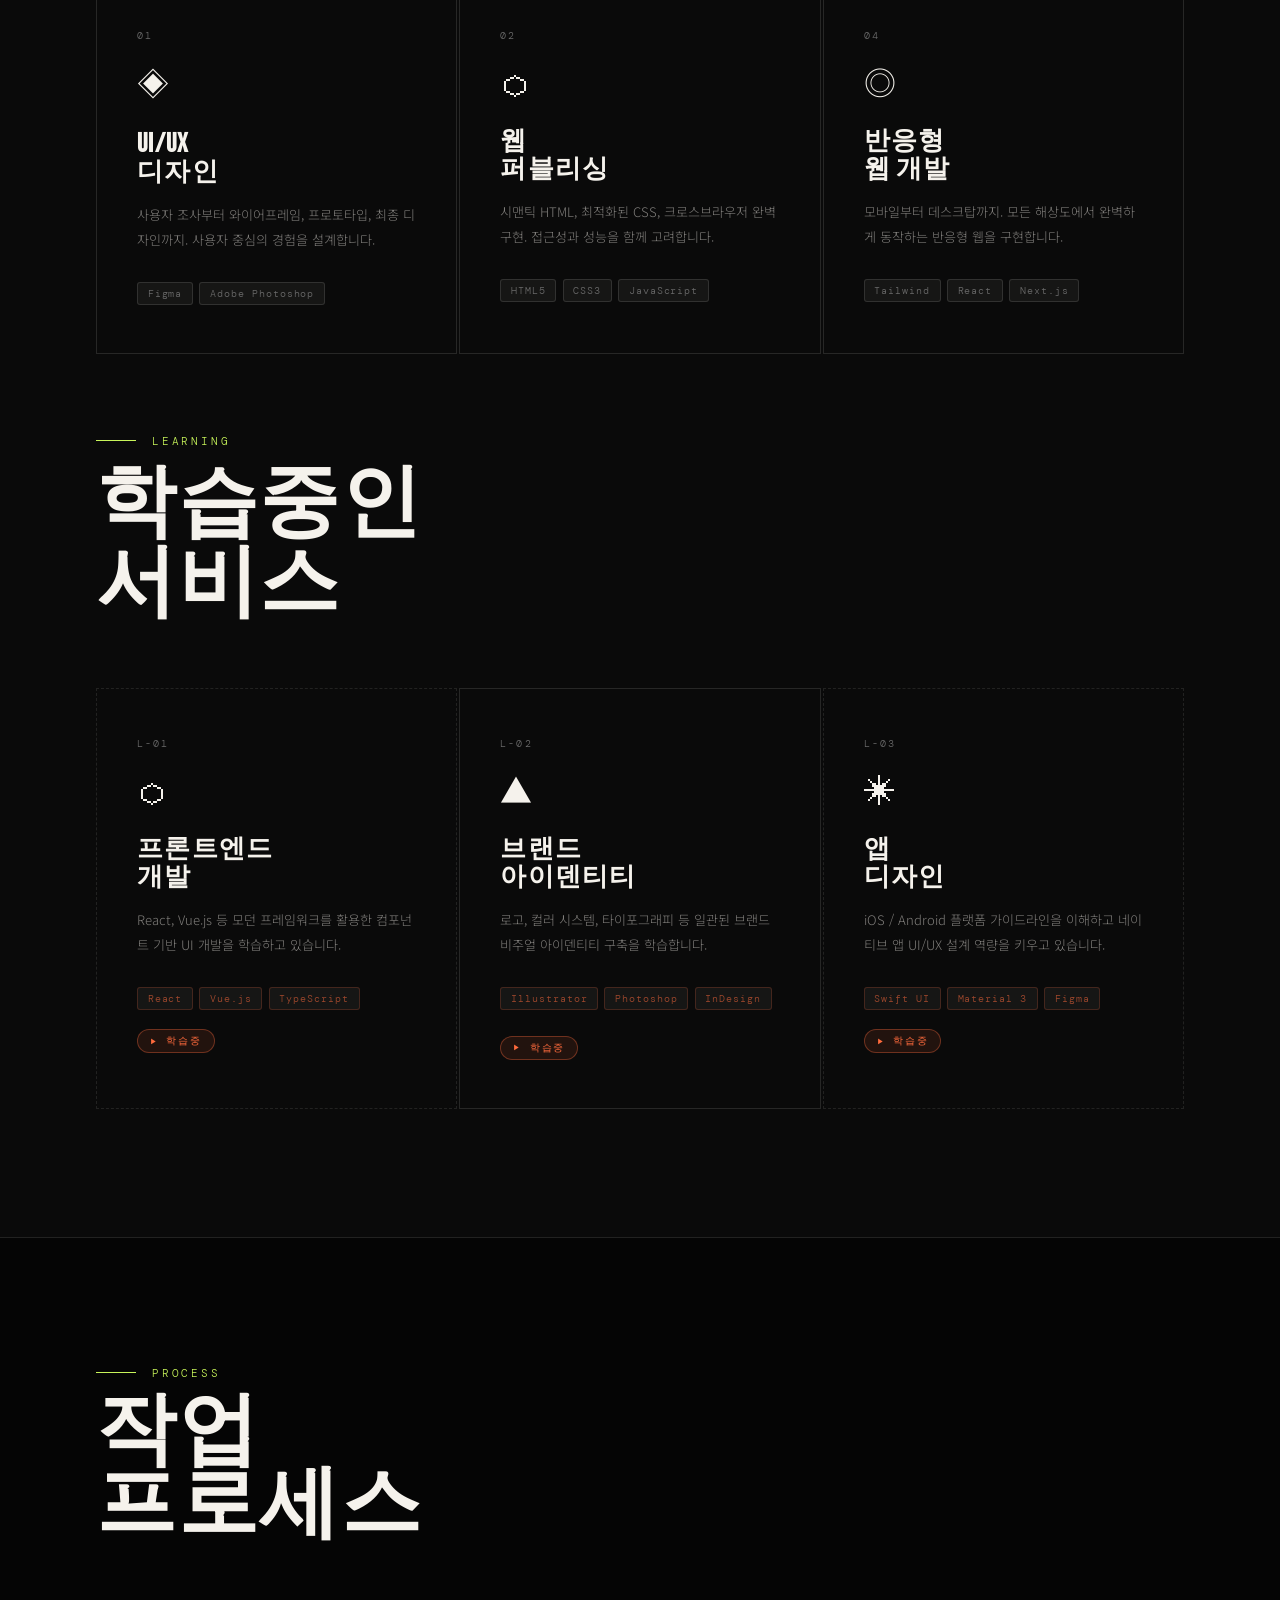
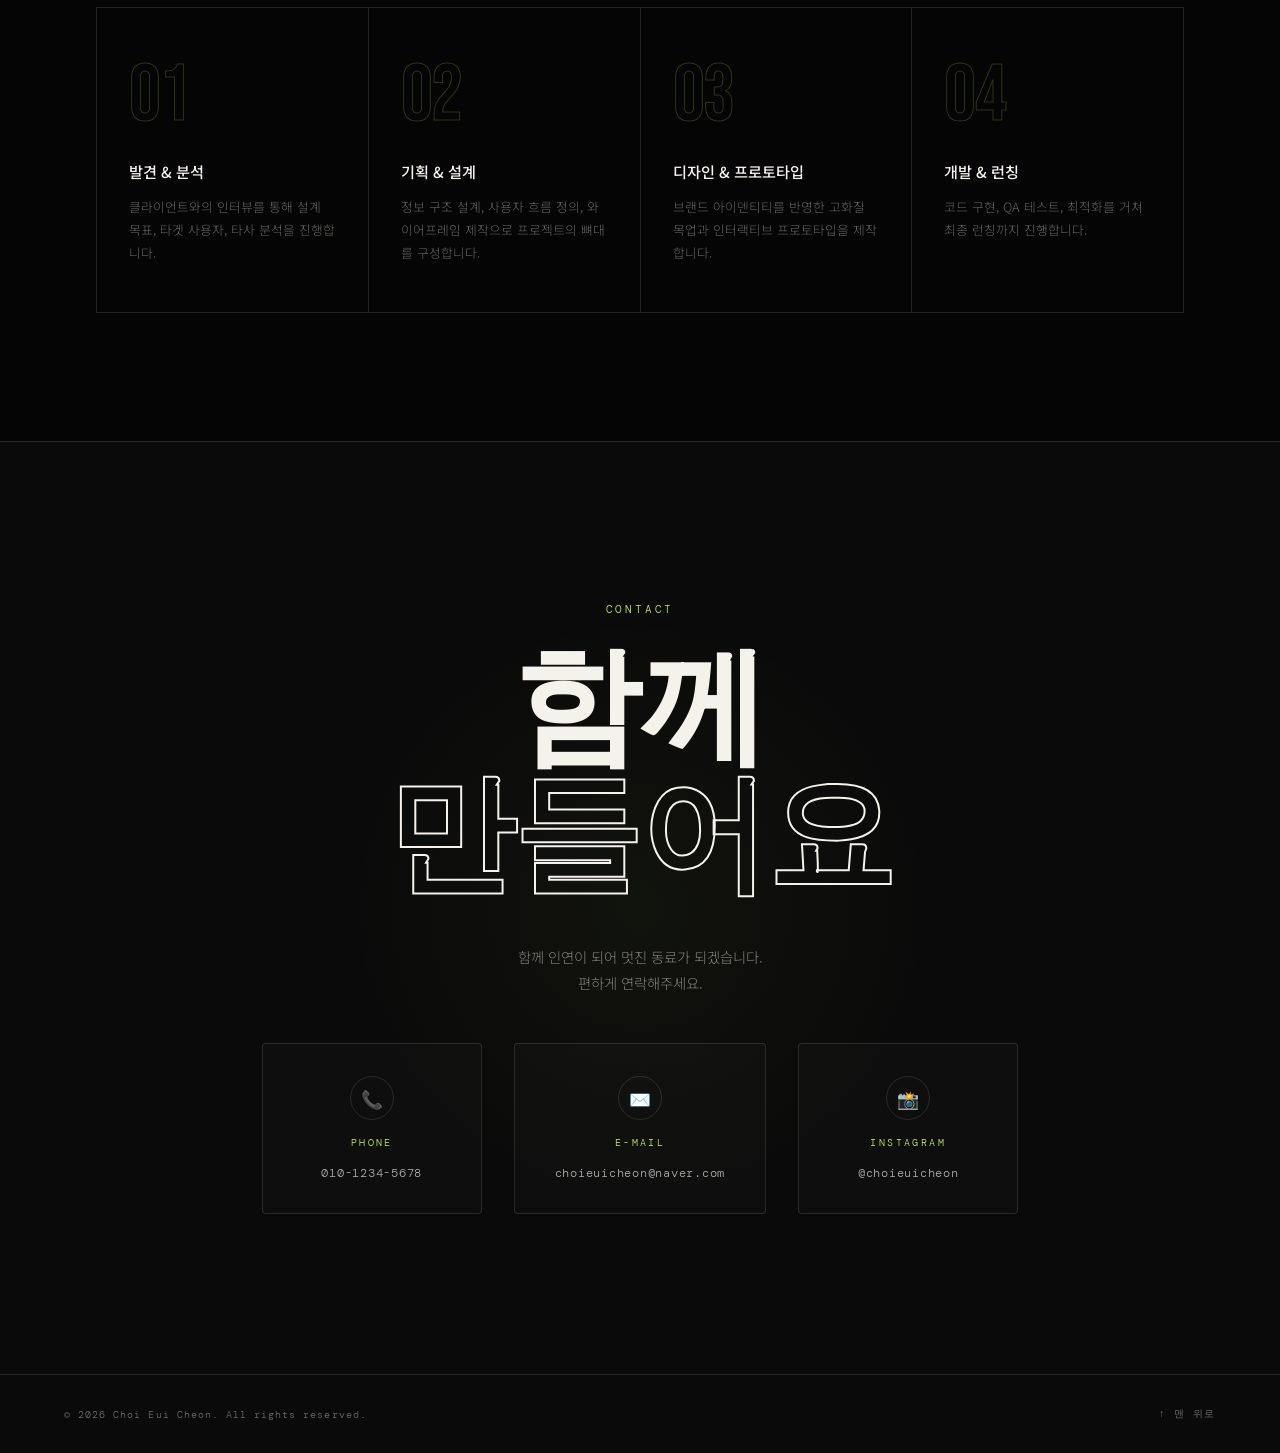
==== commit 345e33ab: "26.05.11" ====
--- a/choieuicheon_portfolio.html
+++ b/choieuicheon_portfolio.html
@@ -1315,7 +1315,7 @@
 </section>
 
 <footer>
-  <span class="footer-copy">© 2025 Choi Eui Cheon. All rights reserved.</span>
+  <span class="footer-copy">© 2026 Choi Eui Cheon. All rights reserved.</span>
   <a href="#hero" class="footer-back">↑ 맨 위로</a>
 </footer>
 
